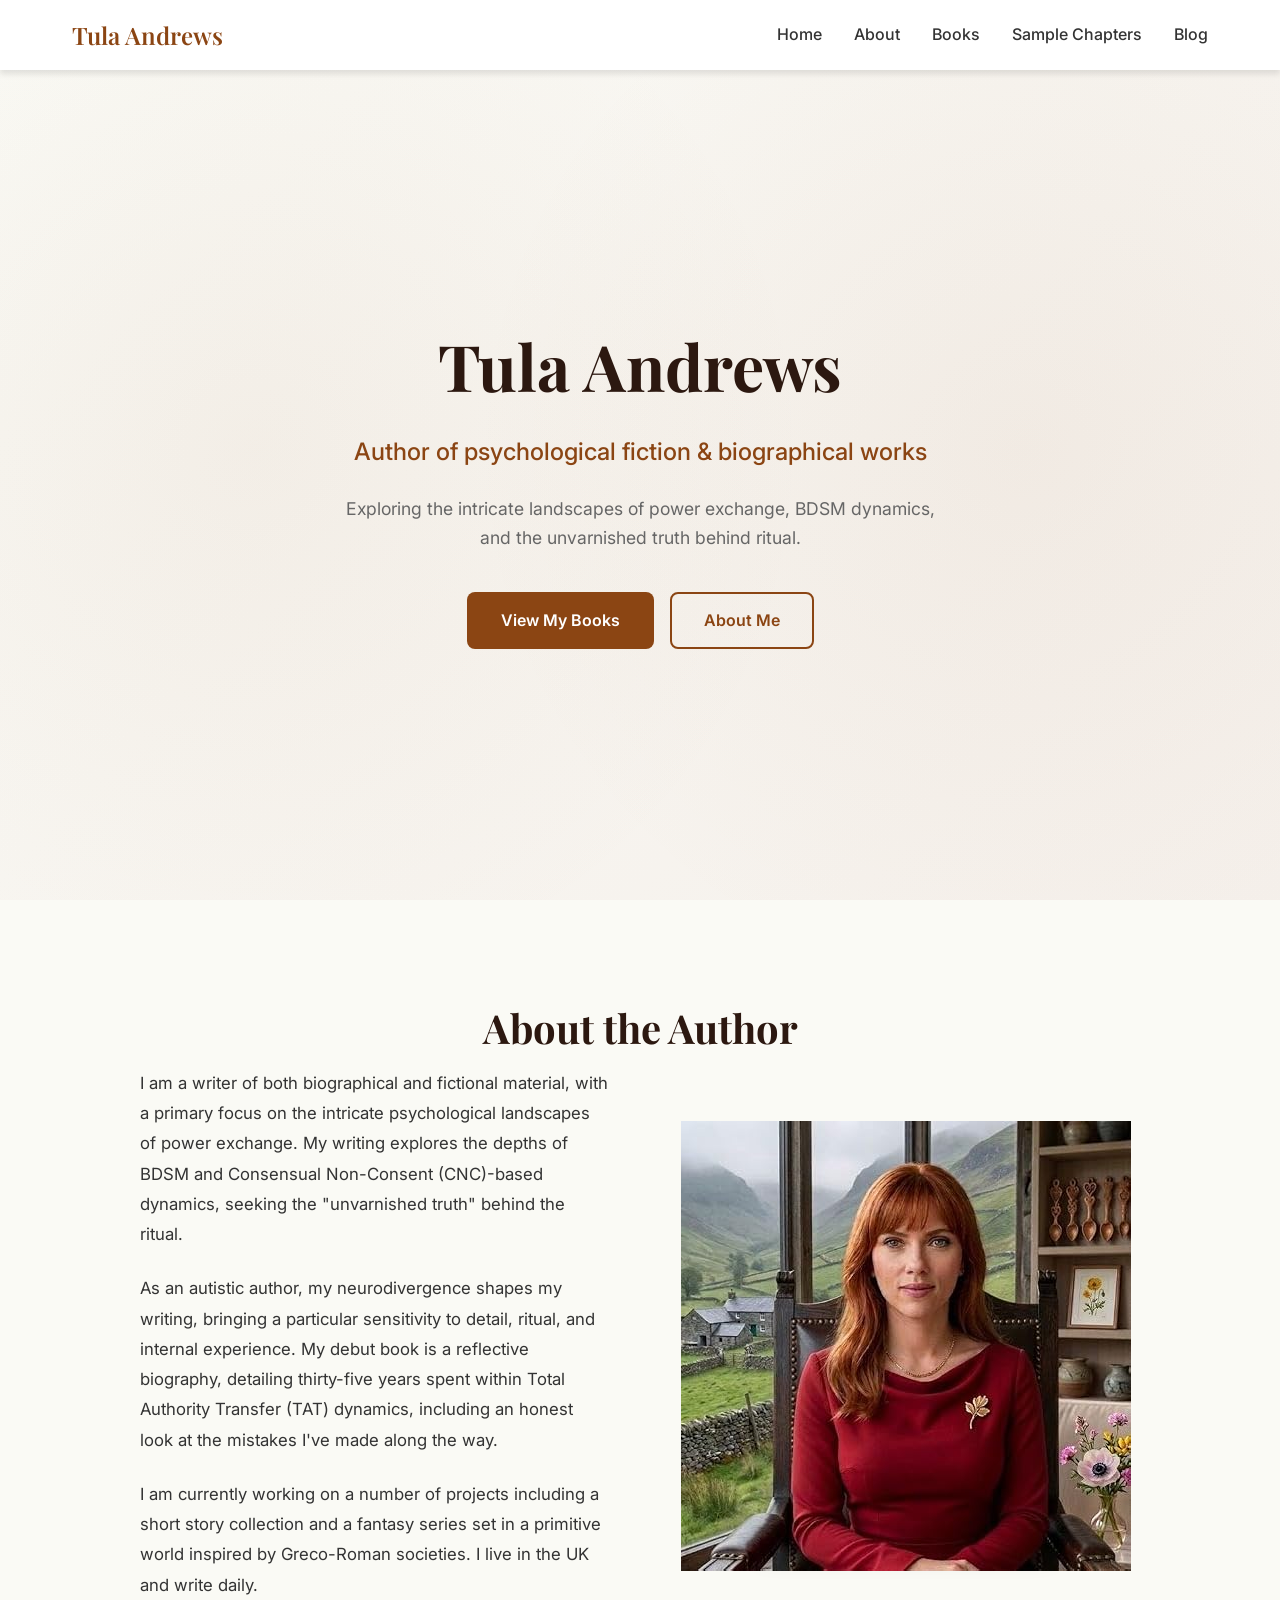
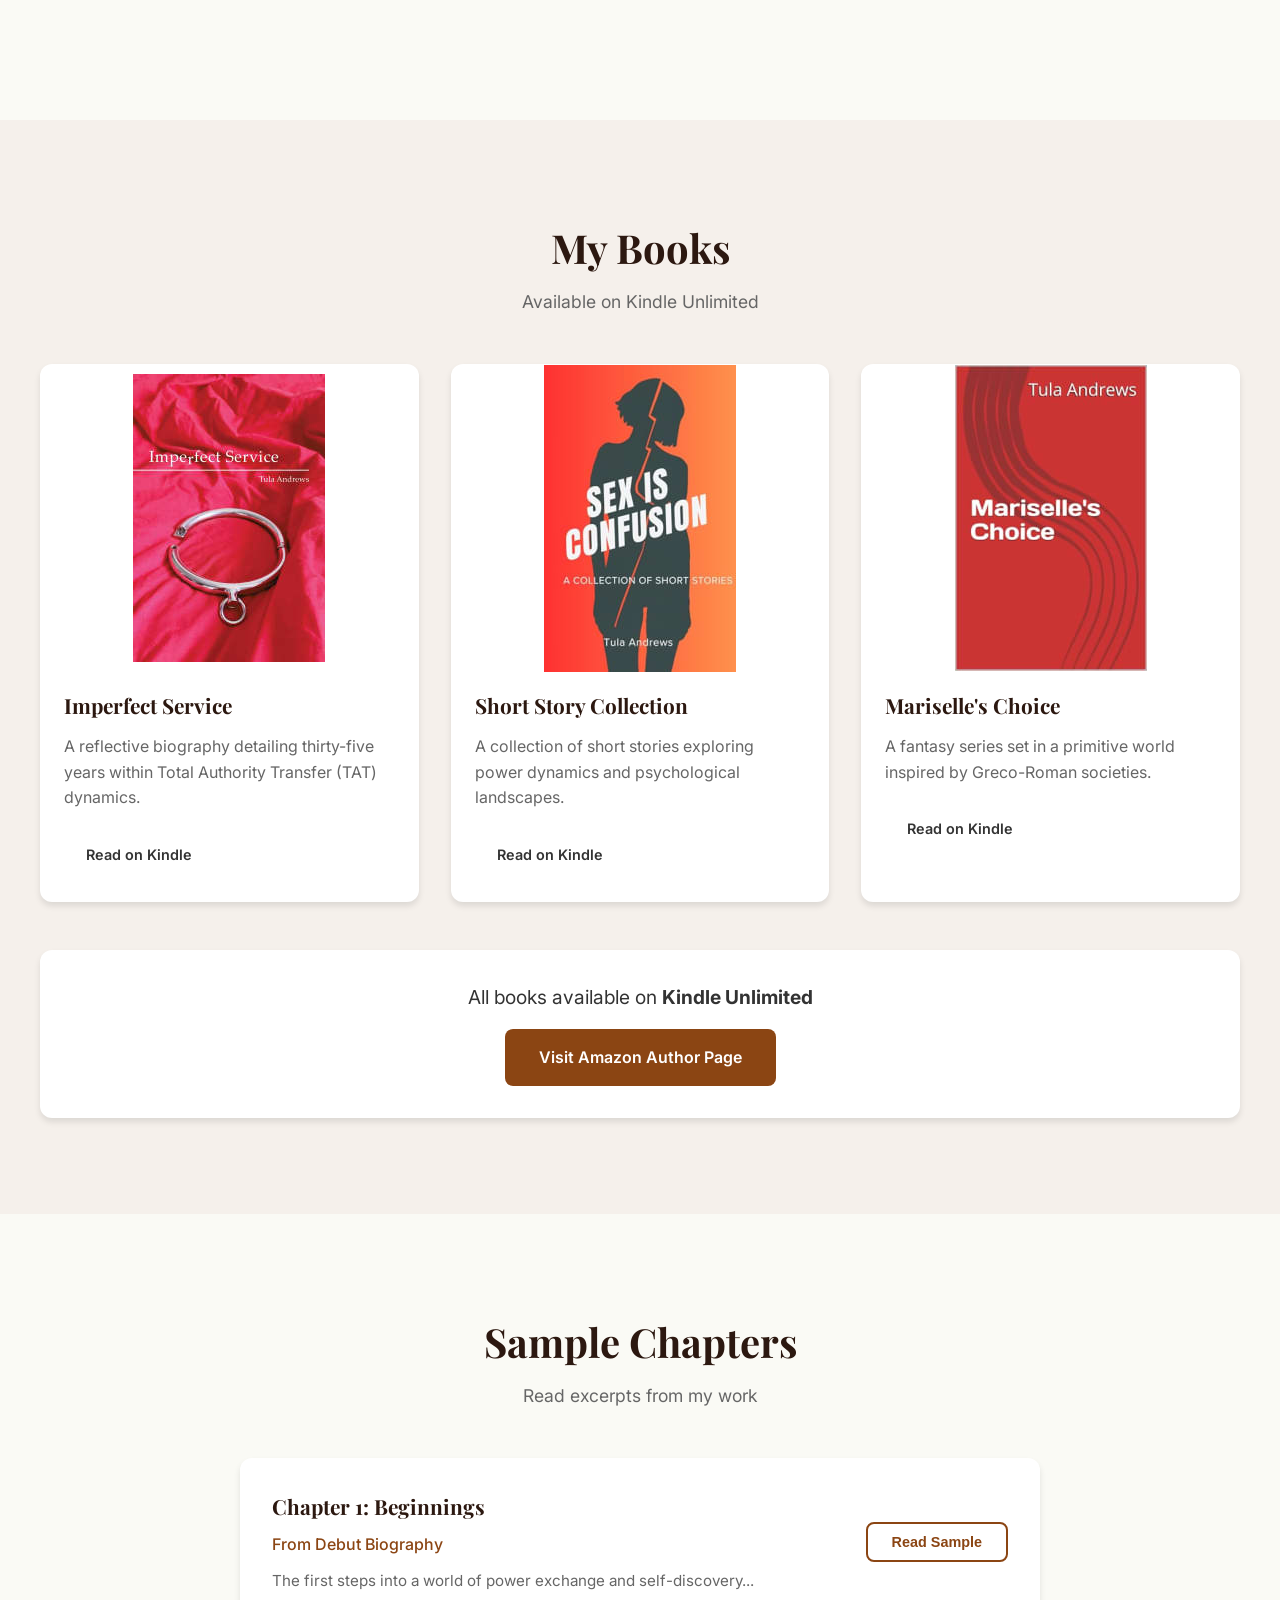
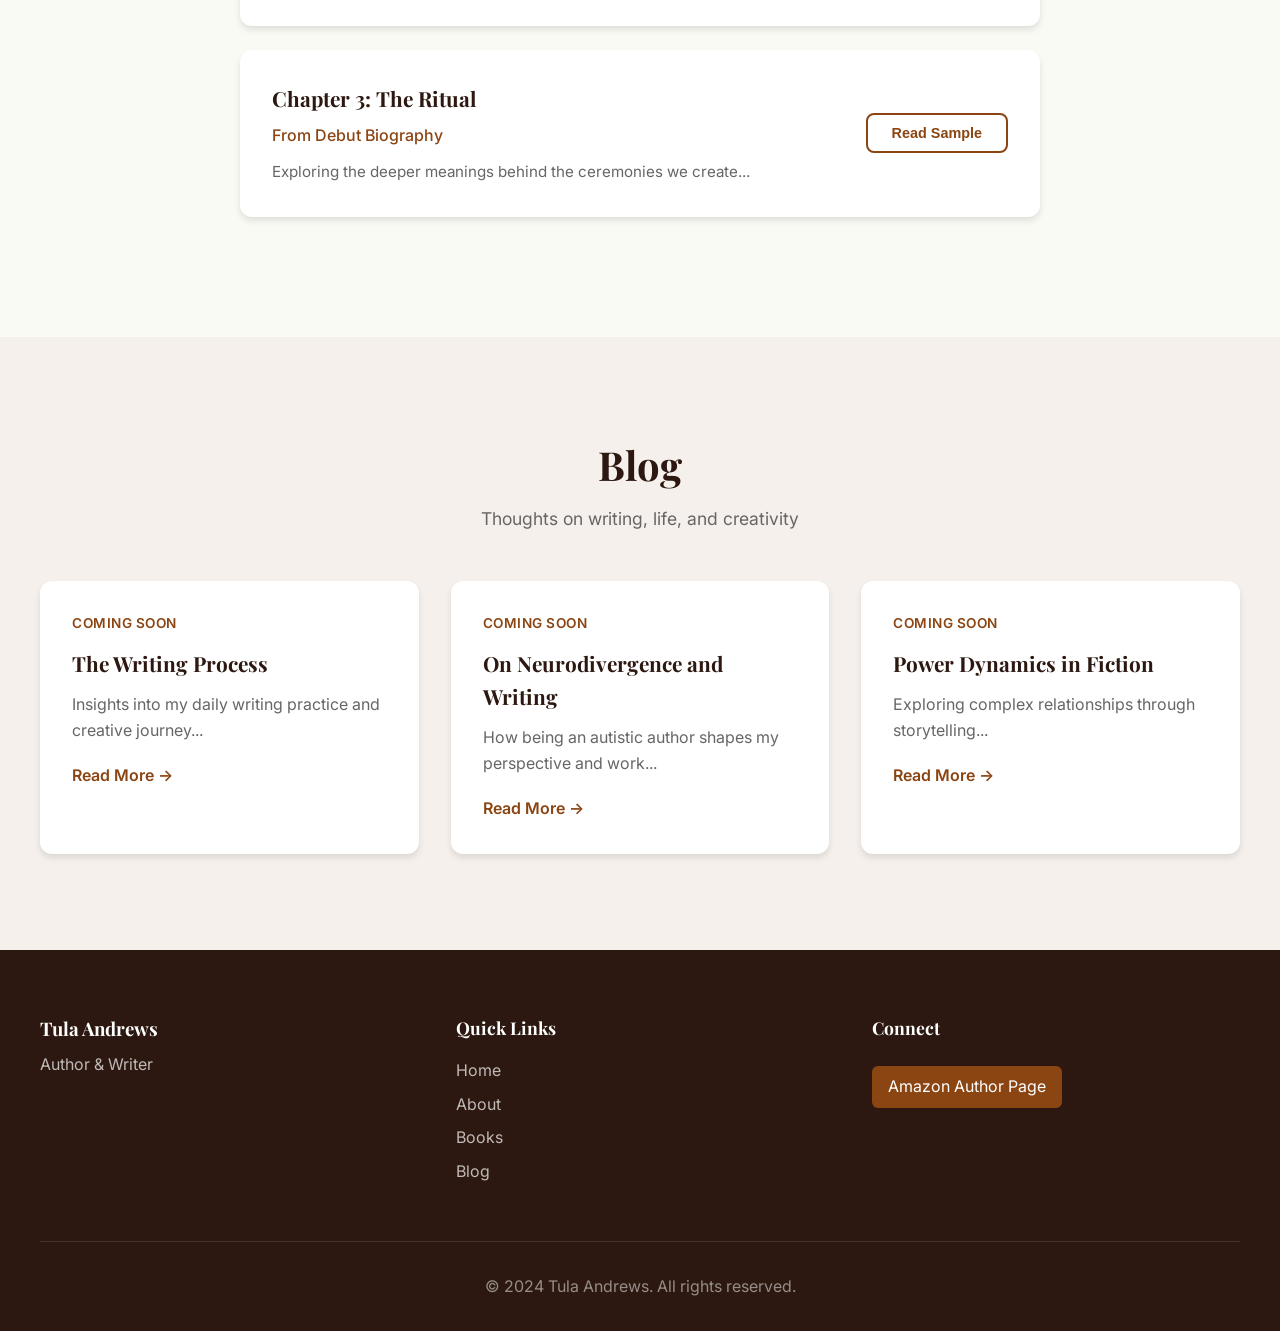
==== index.html @ 8d9c897f "Add files via upload" ====
<!DOCTYPE html>
<html lang="en">
<head>
    <meta charset="UTF-8">
    <meta name="viewport" content="width=device-width, initial-scale=1.0">
    <title>Tula Andrews | Author</title>
    <link rel="stylesheet" href="styles.css">
    <link rel="preconnect" href="https://fonts.googleapis.com">
    <link rel="preconnect" href="https://fonts.gstatic.com" crossorigin>
    <link href="https://fonts.googleapis.com/css2?family=Playfair+Display:wght@400;500;600;700&family=Inter:wght@300;400;500;600&display=swap" rel="stylesheet">
</head>
<body>
    <nav class="navbar">
        <div class="nav-container">
            <a href="#" class="nav-logo">Tula Andrews</a>
            <ul class="nav-menu">
                <li><a href="#home" class="nav-link">Home</a></li>
                <li><a href="#about" class="nav-link">About</a></li>
                <li><a href="#books" class="nav-link">Books</a></li>
                <li><a href="#sample-chapters" class="nav-link">Sample Chapters</a></li>
                <li><a href="#blog" class="nav-link">Blog</a></li>
            </ul>
            <button class="nav-toggle" aria-label="Toggle navigation">
                <span></span>
                <span></span>
                <span></span>
            </button>
        </div>
    </nav>

    <section id="home" class="hero">
        <div class="hero-content">
            <h1>Tula Andrews</h1>
            <p class="hero-subtitle">Author of psychological fiction & biographical works</p>
            <p class="hero-description">Exploring the intricate landscapes of power exchange, BDSM dynamics, and the unvarnished truth behind ritual.</p>
            <div class="hero-buttons">
                <a href="#books" class="btn btn-primary">View My Books</a>
                <a href="#about" class="btn btn-secondary">About Me</a>
            </div>
        </div>
        <div class="hero-background"></div>
    </section>

    <section id="about" class="section">
        <div class="container">
            <h2 class="section-title">About the Author</h2>
            <div class="about-content">
                <div class="about-text">
                    <p>I am a writer of both biographical and fictional material, with a primary focus on the intricate psychological landscapes of power exchange. My writing explores the depths of BDSM and Consensual Non-Consent (CNC)-based dynamics, seeking the "unvarnished truth" behind the ritual.</p>
                    <p>As an autistic author, my neurodivergence shapes my writing, bringing a particular sensitivity to detail, ritual, and internal experience. My debut book is a reflective biography, detailing thirty-five years spent within Total Authority Transfer (TAT) dynamics, including an honest look at the mistakes I've made along the way.</p>
                    <p>I am currently working on a number of projects including a short story collection and a fantasy series set in a primitive world inspired by Greco-Roman societies. I live in the UK and write daily.</p>
                </div>
                <div class="about-image">
                    <div class="placeholder-image">
                        <img src="./authorimage.jpg" alt="Tula Andrews" class="author-photo">
                    </div>
                </div>
            </div>
        </div>
    </section>

    <section id="books" class="section section-alt">
        <div class="container">
            <h2 class="section-title">My Books</h2>
            <p class="section-subtitle">Available on Kindle Unlimited</p>
            <div class="books-grid">
                <div class="book-card">
                    <div class="book-cover">
                        <div class="placeholder-cover">
                            <img src="./imperfectservice.jpg" alt="Imperfect Service" class="book-cover-img">
                        </div>
                    </div>
                    <div class="book-info">
                        <h3 class="book-title">Imperfect Service</h3>
                        <p class="book-description">A reflective biography detailing thirty-five years within Total Authority Transfer (TAT) dynamics.</p>
                        <a href="https://mybook.to/ImperfectService" target="_blank" class="btn btn-small">Read on Kindle</a>
                    
                    </div>
                </div>
                <div class="book-card">
                    <div class="book-cover">
                        <div class="placeholder-cover">
                            <img src="./sexisconfusion.jpg" alt="Sex is Confusion" class="book-cover-img">
                        </div>
                    </div>
                    <div class="book-info">
                        <h3 class="book-title">Short Story Collection</h3>
                        <p class="book-description">A collection of short stories exploring power dynamics and psychological landscapes.</p>
                        <a href="https://mybook.to/SexisConfusion" target="_blank" class="btn btn-small">Read on Kindle</a>
                    </div>
                </div>
                <div class="book-card">
                    <div class="book-cover">
                        <div class="placeholder-cover">
                            <img src="./mariselleschoice.jpg" alt="Mariselle's Choice" class="book-cover-img">
                        </div>
                    </div>
                    <div class="book-info">
                        <h3 class="book-title">Mariselle's Choice</h3>
                        <p class="book-description">A fantasy series set in a primitive world inspired by Greco-Roman societies.</p>
                        <a href="https://mybook.to/MarisellesChoice" target="_blank" class="btn btn-small">Read on Kindle</a>
                    </div>
                </div>
            </div>
            <div class="kindle-banner">
                <p>All books available on <strong>Kindle Unlimited</strong></p>
                <a href="https://www.amazon.co.uk/stores/Tula-Andrews/author/B0GQNRTPDC?ref=ap_rdr&shoppingPortalEnabled=true" target="_blank" class="btn btn-primary">Visit Amazon Author Page</a>
            </div>
        </div>
    </section>

    <section id="sample-chapters" class="section">
        <div class="container">
            <h2 class="section-title">Sample Chapters</h2>
            <p class="section-subtitle">Read excerpts from my work</p>
            <div class="chapters-list">
                <div class="chapter-item">
                    <div class="chapter-info">
                        <h3 class="chapter-title">Chapter 1: Beginnings</h3>
                        <p class="chapter-book">From Debut Biography</p>
                        <p class="chapter-excerpt">The first steps into a world of power exchange and self-discovery...</p>
                    </div>
                    <button class="btn btn-outline">Read Sample</button>
                </div>
                <div class="chapter-item">
                    <div class="chapter-info">
                        <h3 class="chapter-title">Chapter 3: The Ritual</h3>
                        <p class="chapter-book">From Debut Biography</p>
                        <p class="chapter-excerpt">Exploring the deeper meanings behind the ceremonies we create...</p>
                    </div>
                    <button class="btn btn-outline">Read Sample</button>
                </div>
            </div>
        </div>
    </section>

    <section id="blog" class="section section-alt">
        <div class="container">
            <h2 class="section-title">Blog</h2>
            <p class="section-subtitle">Thoughts on writing, life, and creativity</p>
            <div class="blog-grid">
                <article class="blog-card">
                    <div class="blog-date">Coming Soon</div>
                    <h3 class="blog-title">The Writing Process</h3>
                    <p class="blog-excerpt">Insights into my daily writing practice and creative journey...</p>
                    <a href="#" class="blog-link">Read More →</a>
                </article>
                <article class="blog-card">
                    <div class="blog-date">Coming Soon</div>
                    <h3 class="blog-title">On Neurodivergence and Writing</h3>
                    <p class="blog-excerpt">How being an autistic author shapes my perspective and work...</p>
                    <a href="#" class="blog-link">Read More →</a>
                </article>
                <article class="blog-card">
                    <div class="blog-date">Coming Soon</div>
                    <h3 class="blog-title">Power Dynamics in Fiction</h3>
                    <p class="blog-excerpt">Exploring complex relationships through storytelling...</p>
                    <a href="#" class="blog-link">Read More →</a>
                </article>
            </div>
        </div>
    </section>

    <footer class="footer">
        <div class="container">
            <div class="footer-content">
                <div class="footer-section">
                    <h3>Tula Andrews</h3>
                    <p>Author & Writer</p>
                </div>
                <div class="footer-section">
                    <h4>Quick Links</h4>
                    <ul>
                        <li><a href="#home">Home</a></li>
                        <li><a href="#about">About</a></li>
                        <li><a href="#books">Books</a></li>
                        <li><a href="#blog">Blog</a></li>
                    </ul>
                </div>
                <div class="footer-section">
                    <h4>Connect</h4>
                    <a href="https://www.amazon.co.uk/stores/Tula-Andrews/author/B0GQNRTPDC?ref=ap_rdr&shoppingPortalEnabled=true" target="_blank" class="footer-link">Amazon Author Page</a>
                </div>
            </div>
            <div class="footer-bottom">
                <p>&copy; 2024 Tula Andrews. All rights reserved.</p>
            </div>
        </div>
    </footer>

    <script src="script.js"></script>
</body>
</html>
---- styles.css ----
/* Reset and Base Styles */
* {
    margin: 0;
    padding: 0;
    box-sizing: border-box;
}

:root {
    --primary-color: #8B4513;
    --primary-dark: #6B3410;
    --secondary-color: #2C1810;
    --text-color: #333333;
    --text-light: #666666;
    --bg-color: #FAFAF5;
    --bg-alt: #F5F0EB;
    --white: #FFFFFF;
    --border-color: #E0D5CC;
    --shadow: 0 4px 6px rgba(0, 0, 0, 0.1);
    --shadow-lg: 0 10px 25px rgba(0, 0, 0, 0.15);
}

html {
    scroll-behavior: smooth;
}

body {
    font-family: 'Inter', sans-serif;
    color: var(--text-color);
    background-color: var(--bg-color);
    line-height: 1.6;
}

h1, h2, h3, h4 {
    font-family: 'Playfair Display', serif;
    color: var(--secondary-color);
}

a {
    text-decoration: none;
    color: inherit;
    transition: color 0.3s ease;
}

/* Navigation */
.navbar {
    background-color: var(--white);
    box-shadow: var(--shadow);
    position: fixed;
    top: 0;
    width: 100%;
    z-index: 1000;
}

.nav-container {
    max-width: 1200px;
    margin: 0 auto;
    padding: 1rem 2rem;
    display: flex;
    justify-content: space-between;
    align-items: center;
}

.nav-logo {
    font-family: 'Playfair Display', serif;
    font-size: 1.5rem;
    font-weight: 600;
    color: var(--primary-color);
}

.nav-menu {
    display: flex;
    list-style: none;
    gap: 2rem;
}

.nav-link {
    color: var(--text-color);
    font-weight: 500;
    position: relative;
}

.nav-link:hover {
    color: var(--primary-color);
}

.nav-link::after {
    content: '';
    position: absolute;
    bottom: -4px;
    left: 0;
    width: 0;
    height: 2px;
    background-color: var(--primary-color);
    transition: width 0.3s ease;
}

.nav-link:hover::after {
    width: 100%;
}

.nav-toggle {
    display: none;
    flex-direction: column;
    gap: 4px;
    background: none;
    border: none;
    cursor: pointer;
    padding: 0.5rem;
}

.nav-toggle span {
    width: 25px;
    height: 3px;
    background-color: var(--text-color);
    transition: all 0.3s ease;
}

/* Hero Section */
.hero {
    min-height: 100vh;
    display: flex;
    align-items: center;
    justify-content: center;
    text-align: center;
    padding: 8rem 2rem 4rem;
    position: relative;
    background: linear-gradient(135deg, var(--bg-color) 0%, var(--bg-alt) 100%);
}

.hero-background {
    position: absolute;
    top: 0;
    left: 0;
    width: 100%;
    height: 100%;
    background: radial-gradient(circle at 20% 50%, rgba(139, 69, 19, 0.05) 0%, transparent 50%),
                radial-gradient(circle at 80% 50%, rgba(139, 69, 19, 0.05) 0%, transparent 50%);
    pointer-events: none;
}

.hero-content {
    max-width: 800px;
    position: relative;
    z-index: 1;
}

.hero h1 {
    font-size: 4rem;
    font-weight: 700;
    margin-bottom: 1rem;
    color: var(--secondary-color);
}

.hero-subtitle {
    font-size: 1.5rem;
    color: var(--primary-color);
    margin-bottom: 1.5rem;
    font-weight: 500;
}

.hero-description {
    font-size: 1.1rem;
    color: var(--text-light);
    margin-bottom: 2.5rem;
    max-width: 600px;
    margin-left: auto;
    margin-right: auto;
}

.hero-buttons {
    display: flex;
    gap: 1rem;
    justify-content: center;
    flex-wrap: wrap;
}

/* Buttons */
.btn {
    display: inline-block;
    padding: 0.875rem 2rem;
    border-radius: 8px;
    font-weight: 600;
    font-size: 1rem;
    cursor: pointer;
    transition: all 0.3s ease;
    border: 2px solid transparent;
}

.btn-primary {
    background-color: var(--primary-color);
    color: var(--white);
}

.btn-primary:hover {
    background-color: var(--primary-dark);
    transform: translateY(-2px);
    box-shadow: var(--shadow-lg);
}

.btn-secondary {
    background-color: transparent;
    color: var(--primary-color);
    border-color: var(--primary-color);
}

.btn-secondary:hover {
    background-color: var(--primary-color);
    color: var(--white);
    transform: translateY(-2px);
}

.btn-outline {
    background-color: transparent;
    color: var(--primary-color);
    border-color: var(--primary-color);
    padding: 0.625rem 1.5rem;
    font-size: 0.9rem;
}

.btn-outline:hover {
    background-color: var(--primary-color);
    color: var(--white);
}

.btn-small {
    padding: 0.625rem 1.25rem;
    font-size: 0.9rem;
}

.btn-disabled {
    background-color: var(--border-color);
    color: var(--text-light);
    cursor: not-allowed;
    pointer-events: none;
}

/* Sections */
.section {
    padding: 6rem 2rem;
}

.section-alt {
    background-color: var(--bg-alt);
}

.container {
    max-width: 1200px;
    margin: 0 auto;
}

.section-title {
    font-size: 2.5rem;
    text-align: center;
    margin-bottom: 0.5rem;
}

.section-subtitle {
    text-align: center;
    color: var(--text-light);
    font-size: 1.1rem;
    margin-bottom: 3rem;
}

/* About Section */
.about-content {
    display: grid;
    grid-template-columns: 1fr 1fr;
    gap: 4rem;
    align-items: center;
    max-width: 1000px;
    margin: 0 auto;
}

.about-text p {
    margin-bottom: 1.5rem;
    font-size: 1.05rem;
    line-height: 1.8;
}

.about-image {
    display: flex;
    justify-content: center;
}

.placeholder-image {
    width: 300px;
    height: 400px;
    background: linear-gradient(135deg, var(--border-color) 0%, var(--bg-alt) 100%);
    border-radius: 12px;
    display: flex;
    align-items: center;
    justify-content: center;
    color: var(--text-light);
    font-size: 1.1rem;
    font-weight: 500;
    box-shadow: var(--shadow-lg);
}

/* Books Section */
.books-grid {
    display: grid;
    grid-template-columns: repeat(auto-fit, minmax(300px, 1fr));
    gap: 2rem;
    margin-bottom: 3rem;
}

.book-card {
    background-color: var(--white);
    border-radius: 12px;
    overflow: hidden;
    box-shadow: var(--shadow);
    transition: transform 0.3s ease, box-shadow 0.3s ease;
}

.book-card:hover {
    transform: translateY(-8px);
    box-shadow: var(--shadow-lg);
}

.book-cover {
    margin-top: 1rem;
    height: 285px;
    background: linear-gradient(135deg, var(--primary-color) 0%, var(--primary-ligh) 100%);
    display: flex;
    align-items: center;
    justify-content: center;
}

.placeholder-cover {
    color: var(--white);
    font-size: 1.2rem;
    font-weight: 600;
}

.book-info {
    padding: 1.5rem;
}

.book-title {
    font-size: 1.3rem;
    margin-bottom: 0.75rem;
}

.book-description {
    color: var(--text-light);
    margin-bottom: 1.25rem;
    line-height: 1.6;
}

.kindle-banner {
    text-align: center;
    padding: 2rem;
    background-color: var(--white);
    border-radius: 12px;
    box-shadow: var(--shadow);
    margin-top: 3rem;
}

.kindle-banner p {
    font-size: 1.2rem;
    margin-bottom: 1rem;
}

/* Sample Chapters */
.chapters-list {
    max-width: 800px;
    margin: 0 auto;
}

.chapter-item {
    display: flex;
    justify-content: space-between;
    align-items: center;
    padding: 2rem;
    background-color: var(--white);
    border-radius: 12px;
    margin-bottom: 1.5rem;
    box-shadow: var(--shadow);
    transition: transform 0.3s ease;
}

.chapter-item:hover {
    transform: translateX(8px);
}

.chapter-title {
    font-size: 1.3rem;
    margin-bottom: 0.5rem;
}

.chapter-book {
    color: var(--primary-color);
    font-weight: 500;
    margin-bottom: 0.75rem;
}

.chapter-excerpt {
    color: var(--text-light);
    font-size: 0.95rem;
}

/* Blog Section */
.blog-grid {
    display: grid;
    grid-template-columns: repeat(auto-fit, minmax(300px, 1fr));
    gap: 2rem;
}

.blog-card {
    background-color: var(--white);
    border-radius: 12px;
    padding: 2rem;
    box-shadow: var(--shadow);
    transition: transform 0.3s ease, box-shadow 0.3s ease;
}

.blog-card:hover {
    transform: translateY(-8px);
    box-shadow: var(--shadow-lg);
}

.blog-date {
    color: var(--primary-color);
    font-size: 0.85rem;
    font-weight: 600;
    text-transform: uppercase;
    letter-spacing: 0.5px;
    margin-bottom: 0.75rem;
}

.blog-title {
    font-size: 1.3rem;
    margin-bottom: 0.75rem;
}

.blog-excerpt {
    color: var(--text-light);
    margin-bottom: 1.25rem;
    line-height: 1.6;
}

.blog-link {
    color: var(--primary-color);
    font-weight: 600;
    transition: color 0.3s ease;
}

.blog-link:hover {
    color: var(--primary-dark);
}

/* Footer */
.footer {
    background-color: var(--secondary-color);
    color: var(--white);
    padding: 4rem 2rem 2rem;
}

.footer-content {
    display: grid;
    grid-template-columns: repeat(auto-fit, minmax(200px, 1fr));
    gap: 3rem;
    margin-bottom: 3rem;
}

.footer-section h3 {
    color: var(--white);
    margin-bottom: 0.5rem;
}

.footer-section h4 {
    color: var(--white);
    margin-bottom: 1rem;
    font-size: 1.1rem;
}

.footer-section p {
    color: rgba(255, 255, 255, 0.7);
}

.footer-section ul {
    list-style: none;
}

.footer-section ul li {
    margin-bottom: 0.5rem;
}

.footer-section a {
    color: rgba(255, 255, 255, 0.7);
}

.footer-section a:hover {
    color: var(--white);
}

.footer-link {
    display: inline-block;
    color: var(--white) !important;
    background-color: var(--primary-color);
    padding: 0.5rem 1rem;
    border-radius: 6px;
    margin-top: 0.5rem;
}

.footer-bottom {
    text-align: center;
    padding-top: 2rem;
    border-top: 1px solid rgba(255, 255, 255, 0.1);
    color: rgba(255, 255, 255, 0.5);
}

/* Responsive Design */
@media (max-width: 768px) {
    .nav-menu {
        position: fixed;
        top: 70px;
        left: -100%;
        flex-direction: column;
        background-color: var(--white);
        width: 100%;
        padding: 2rem;
        box-shadow: var(--shadow);
        transition: left 0.3s ease;
    }

    .nav-menu.active {
        left: 0;
    }

    .nav-toggle {
        display: flex;
    }

    .hero h1 {
        font-size: 2.5rem;
    }

    .hero-subtitle {
        font-size: 1.2rem;
    }

    .about-content {
        grid-template-columns: 1fr;
        gap: 2rem;
    }

    .chapter-item {
        flex-direction: column;
        text-align: center;
        gap: 1rem;
    }

    .footer-content {
        grid-template-columns: 1fr;
    }
}

@media (max-width: 480px) {
    .hero h1 {
        font-size: 2rem;
    }

    .section-title {
        font-size: 2rem;
    }

    .hero-buttons {
        flex-direction: column;
    }

    .btn {
        width: 100%;
    }
}
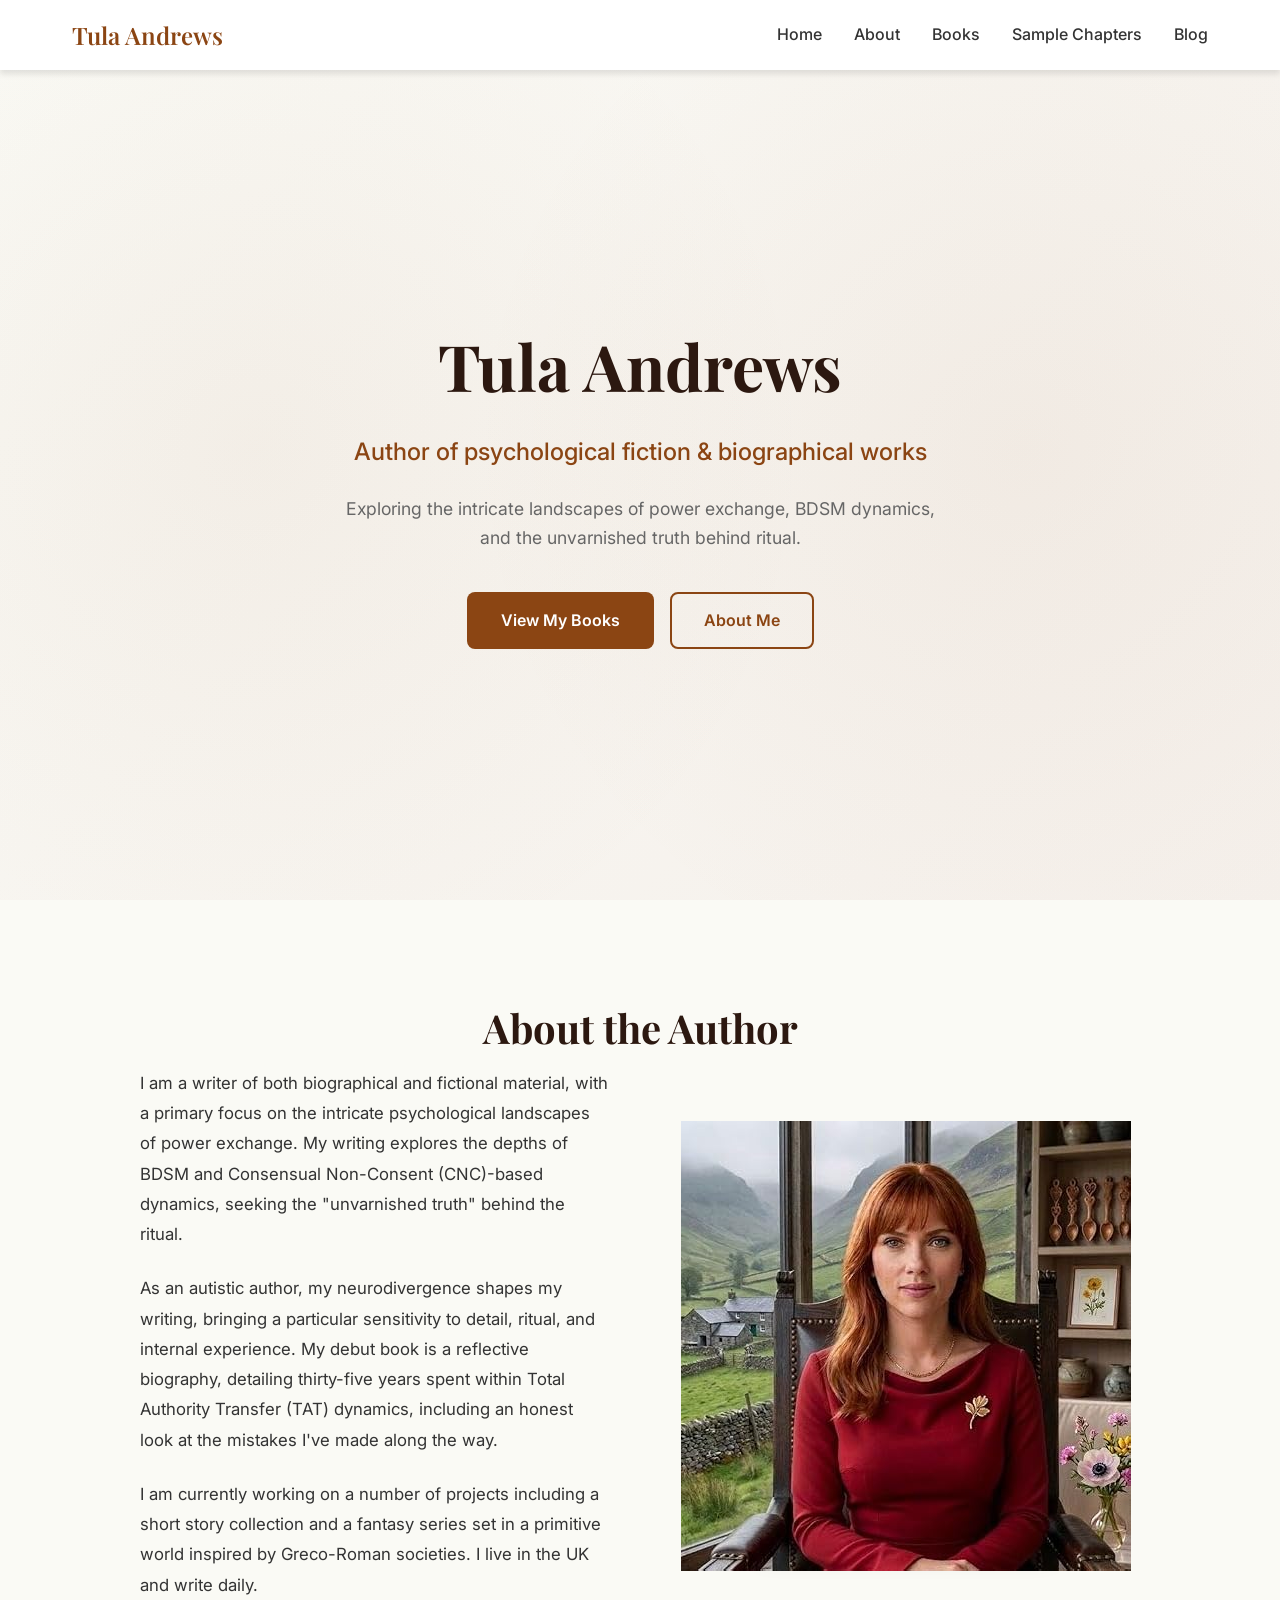
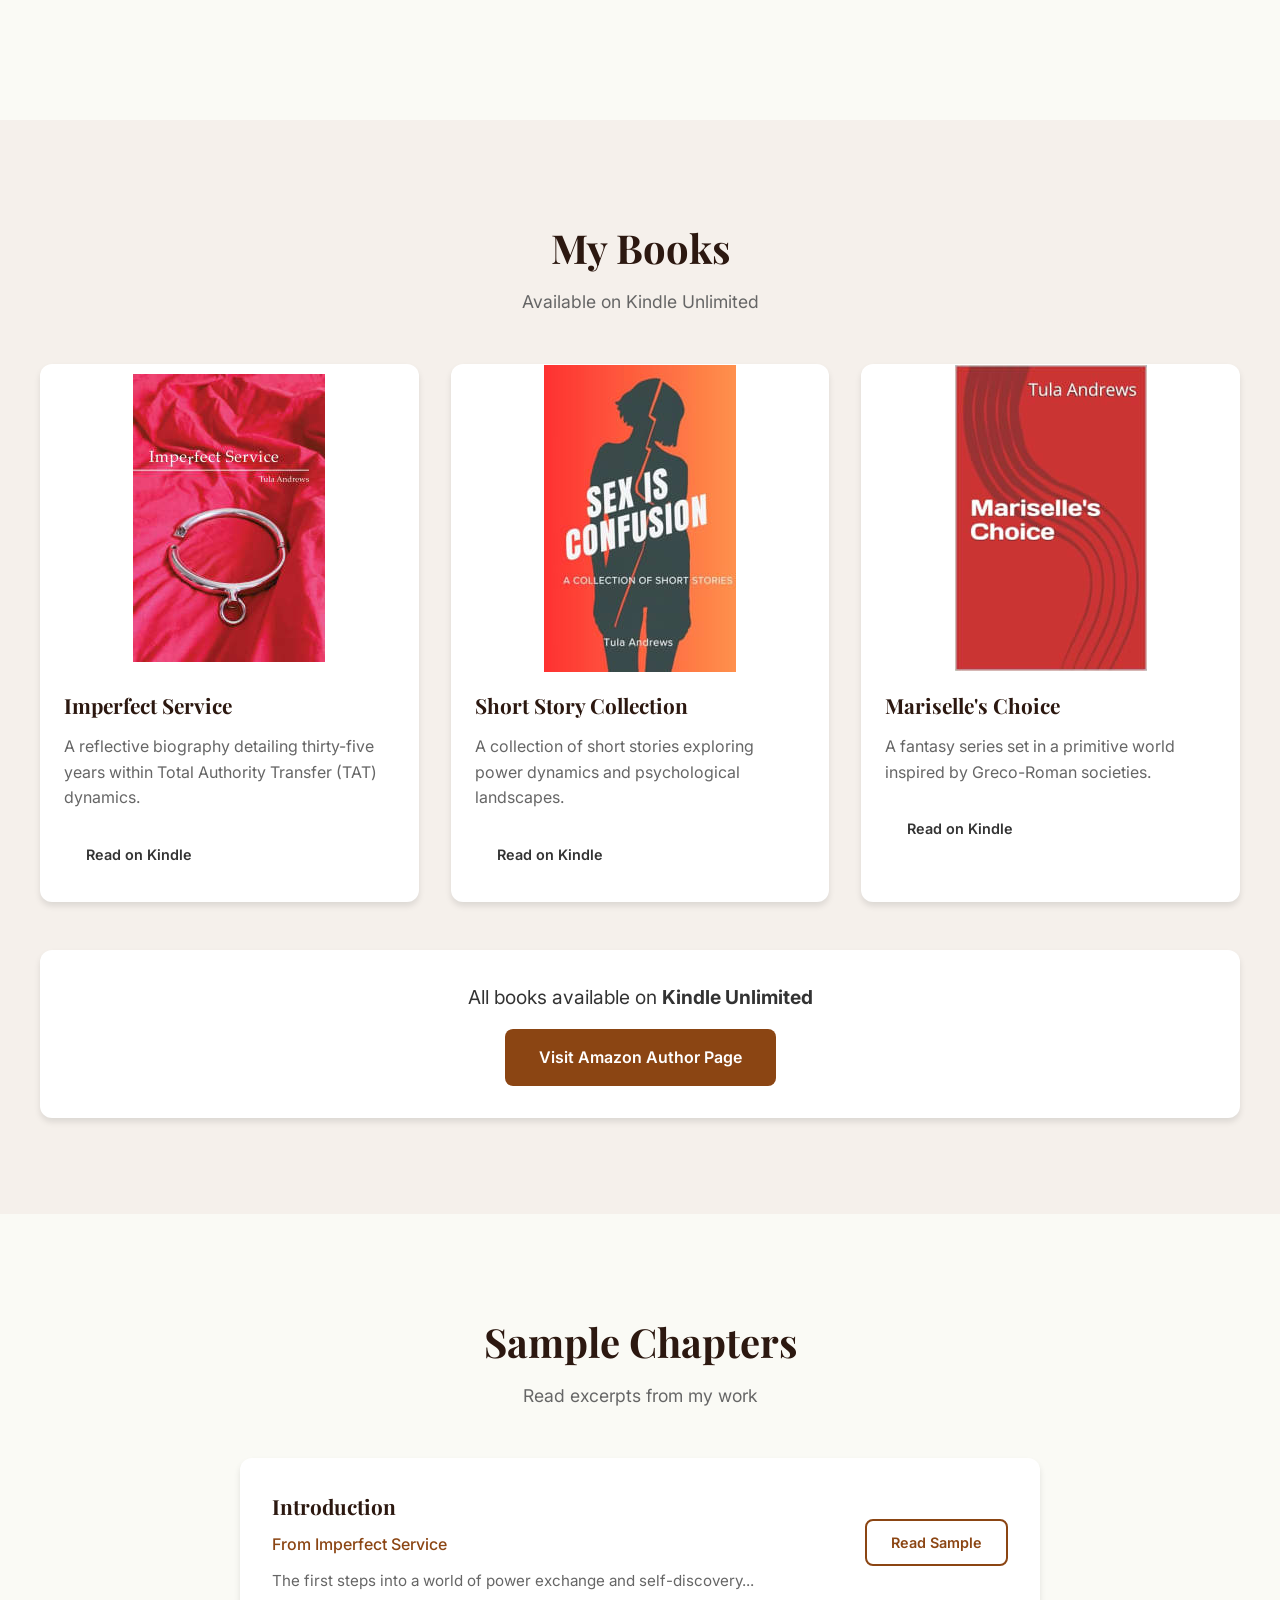
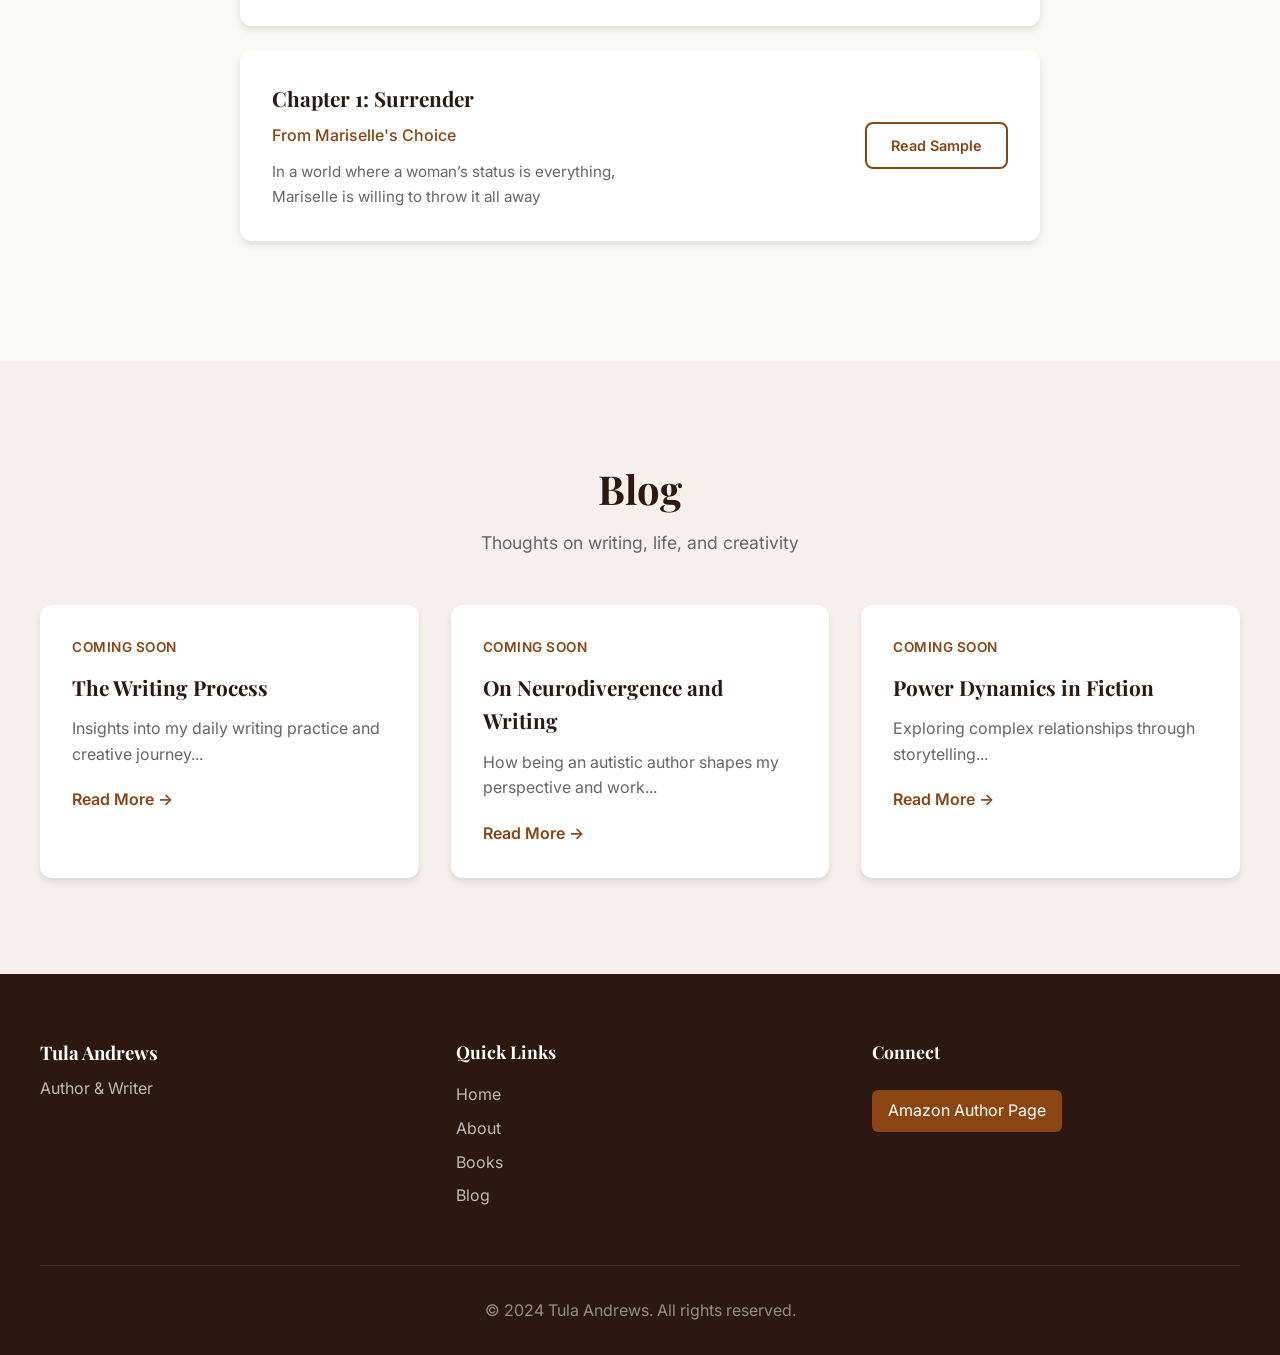
==== commit d0cfab4f: "Add files via upload" ====
--- a/index.html
+++ b/index.html
@@ -17,8 +17,8 @@
                 <li><a href="#home" class="nav-link">Home</a></li>
                 <li><a href="#about" class="nav-link">About</a></li>
                 <li><a href="#books" class="nav-link">Books</a></li>
-                <li><a href="#sample-chapters" class="nav-link">Sample Chapters</a></li>
-                <li><a href="#blog" class="nav-link">Blog</a></li>
+                <li><a href="sample-chapters.html" class="nav-link">Sample Chapters</a></li>
+                <li><a href="blogsoon.html" class="nav-link">Blog</a></li>
             </ul>
             <button class="nav-toggle" aria-label="Toggle navigation">
                 <span></span>
@@ -116,21 +116,23 @@
             <div class="chapters-list">
                 <div class="chapter-item">
                     <div class="chapter-info">
-                        <h3 class="chapter-title">Chapter 1: Beginnings</h3>
-                        <p class="chapter-book">From Debut Biography</p>
+                        <h3 class="chapter-title">Introduction</h3>
+                        <p class="chapter-book">From Imperfect Service</p>
                         <p class="chapter-excerpt">The first steps into a world of power exchange and self-discovery...</p>
                     </div>
-                    <button class="btn btn-outline">Read Sample</button>
+                    <a href="sample1.html" class="btn btn-outline">Read Sample</a>
                 </div>
-                <div class="chapter-item">
+                    <div class="chapter-item">
                     <div class="chapter-info">
-                        <h3 class="chapter-title">Chapter 3: The Ritual</h3>
-                        <p class="chapter-book">From Debut Biography</p>
-                        <p class="chapter-excerpt">Exploring the deeper meanings behind the ceremonies we create...</p>
+                        <h3 class="chapter-title">Chapter 1: Surrender</h3>
+                        <p class="chapter-book">From Mariselle's Choice</p>
+                        <p class="chapter-excerpt">In a world where a woman’s status is everything, <br />
+                            Mariselle is willing to throw it all away</p>
                     </div>
-                    <button class="btn btn-outline">Read Sample</button>
+                    <a href="sample2.html" class="btn btn-outline">Read Sample</a>
                 </div>
-            </div>
+               
+            
         </div>
     </section>
 
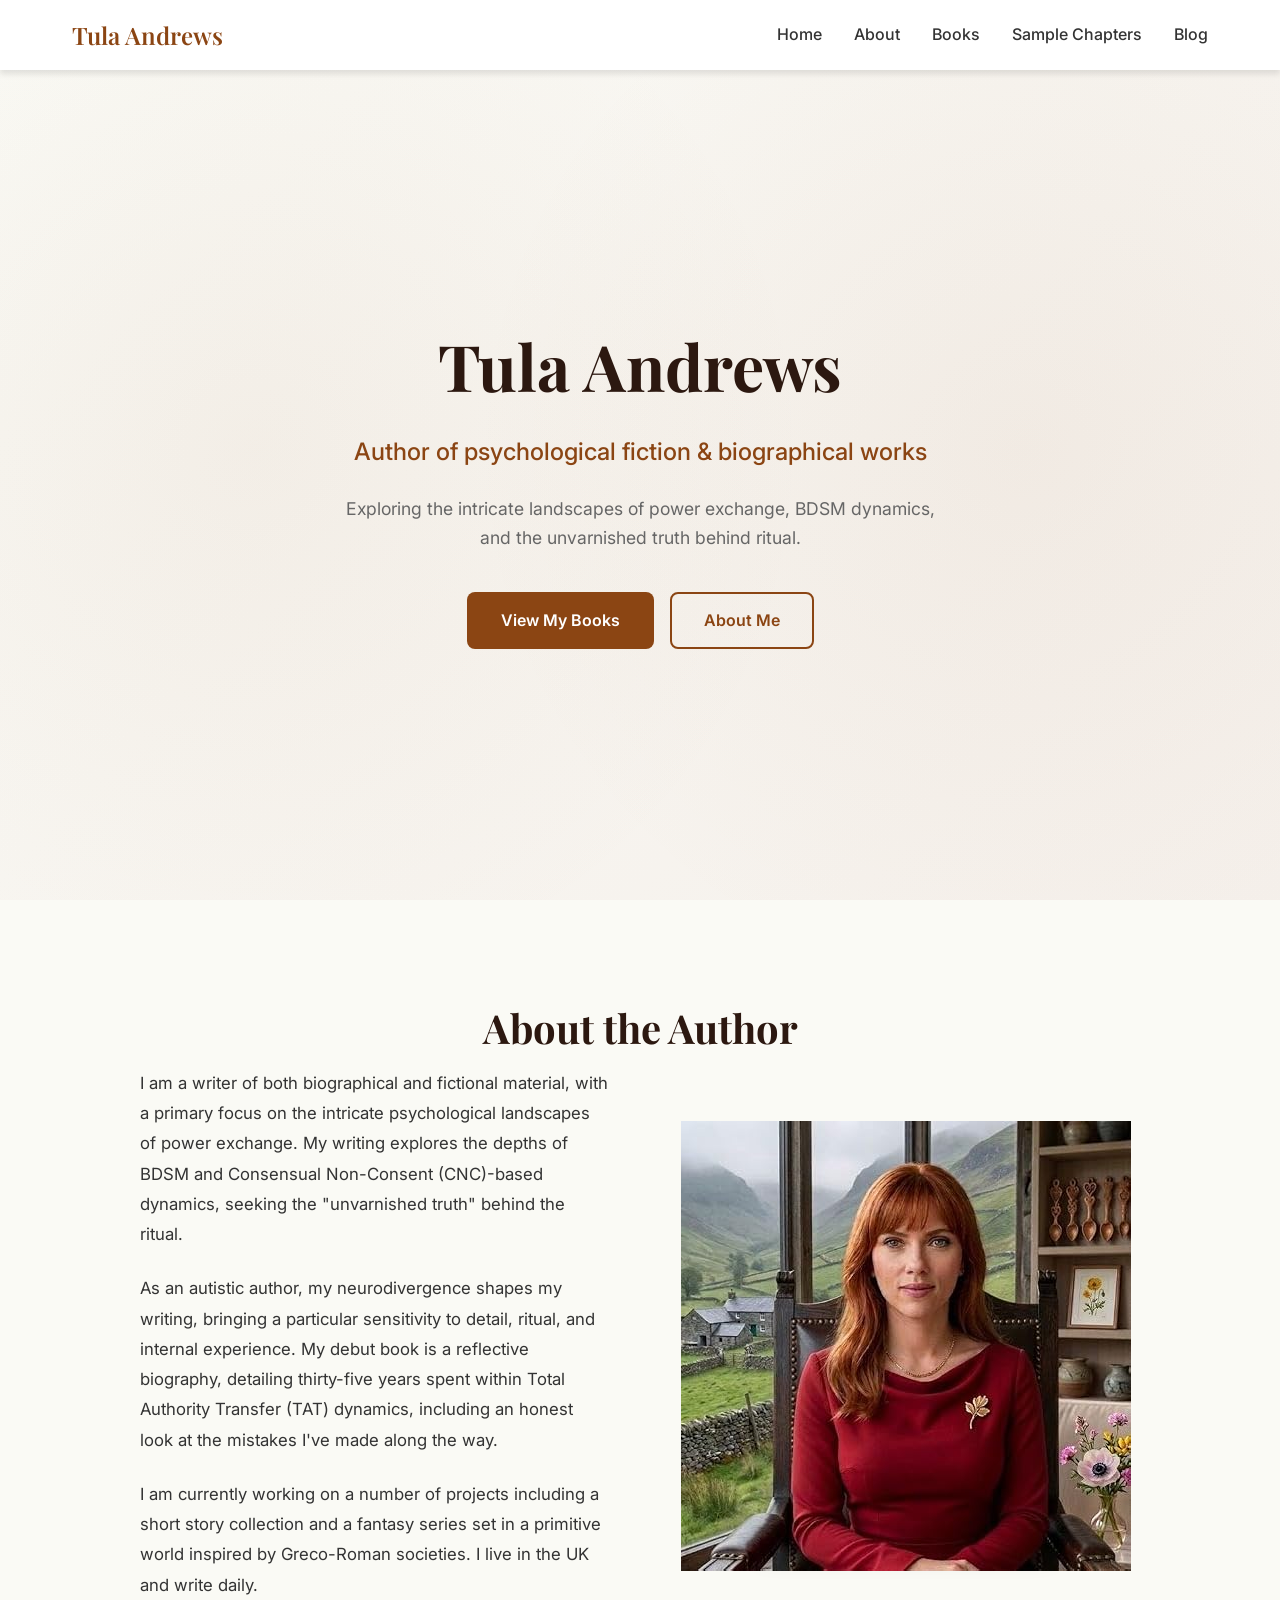
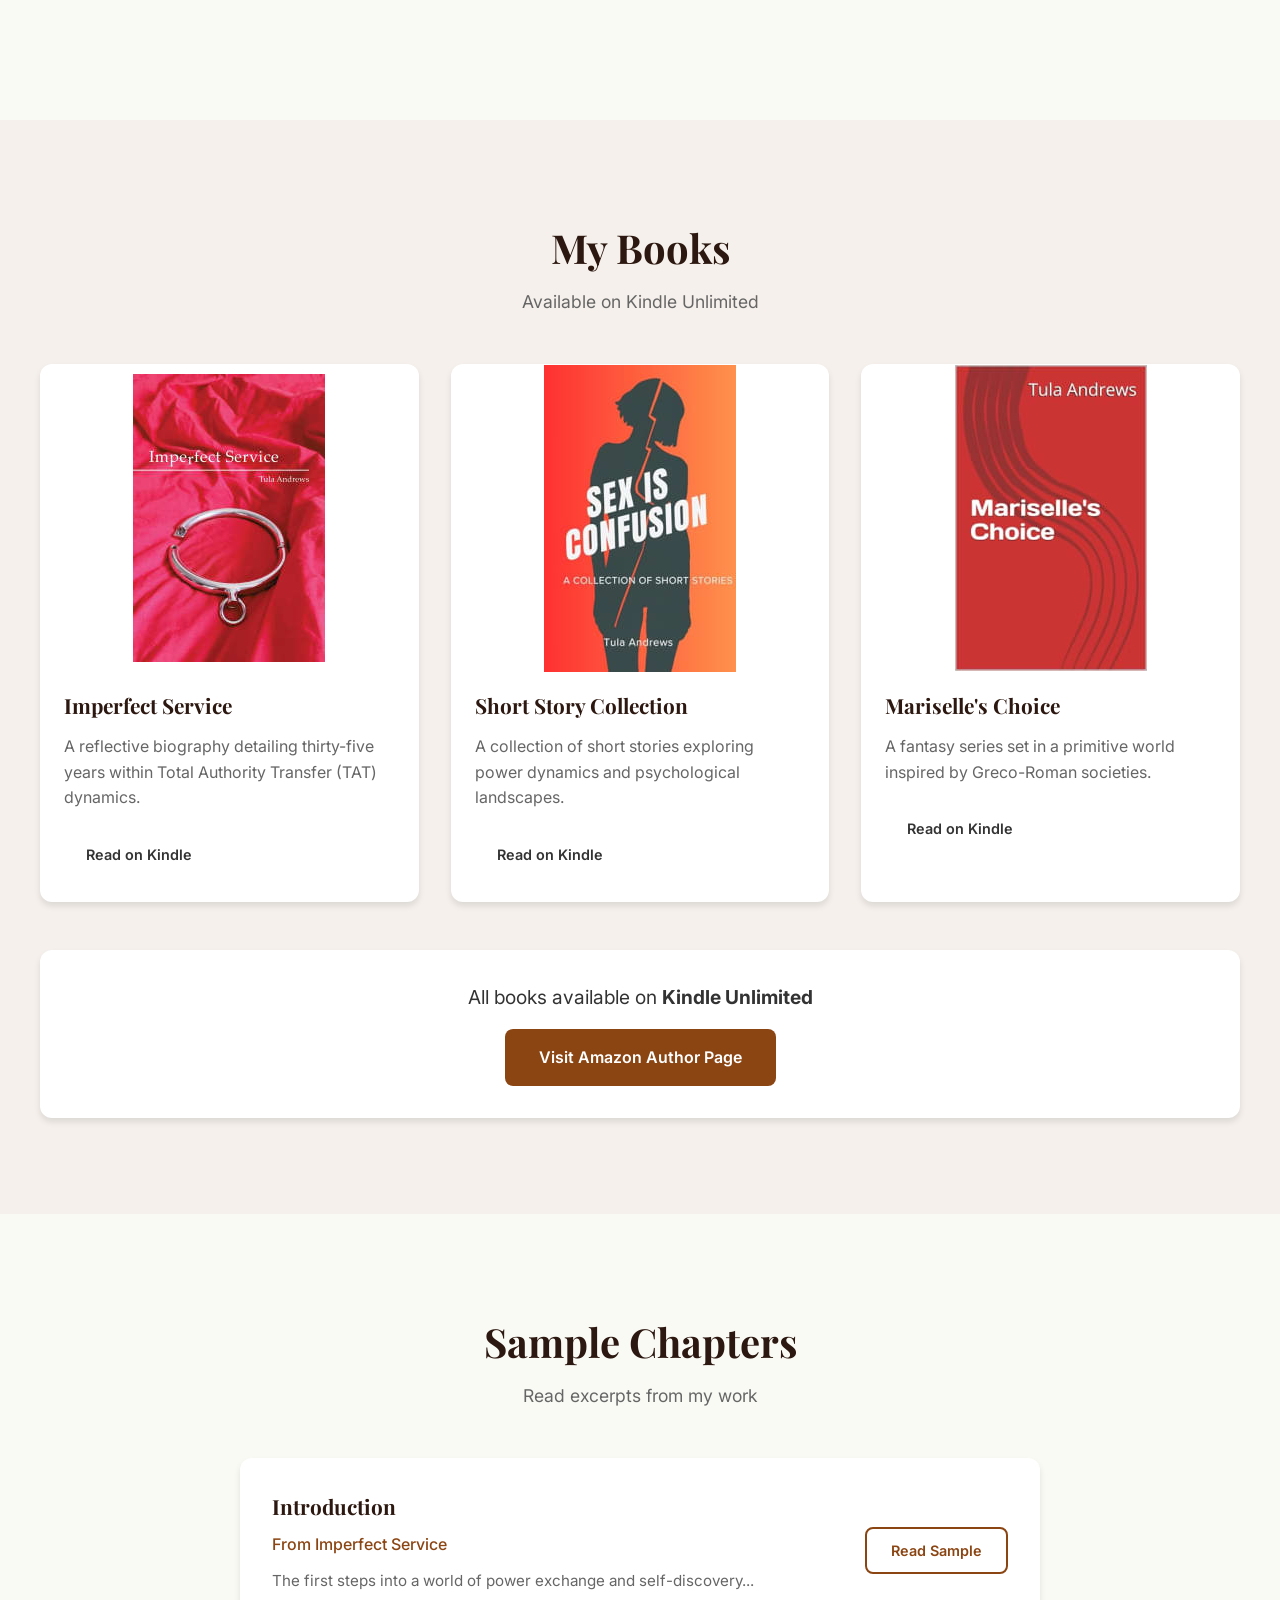
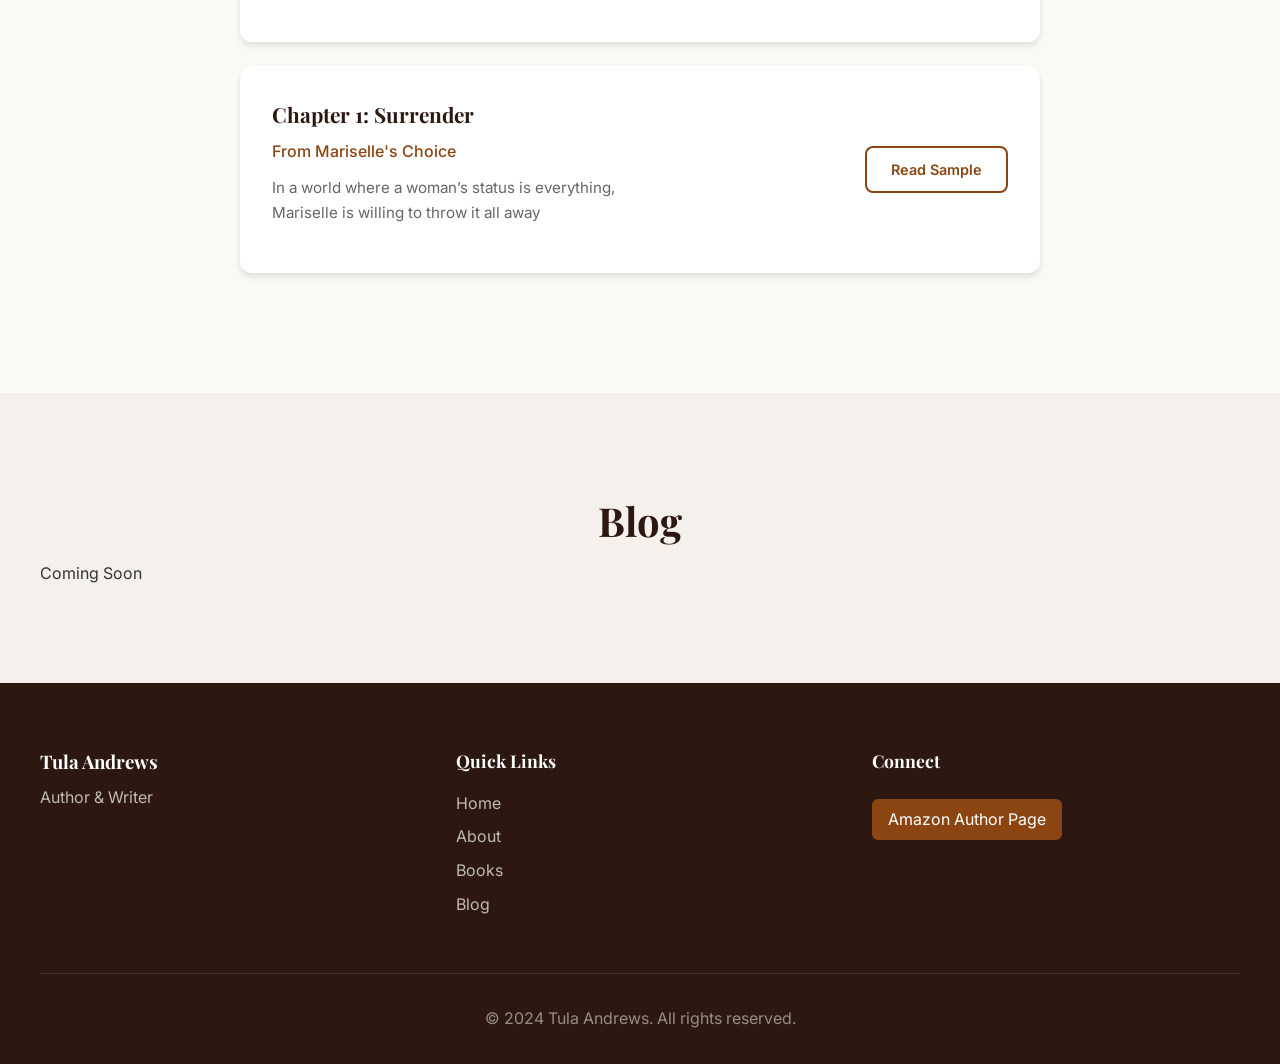
==== commit 31976394: "Add files via upload" ====
--- a/index.html
+++ b/index.html
@@ -139,6 +139,8 @@
     <section id="blog" class="section section-alt">
         <div class="container">
             <h2 class="section-title">Blog</h2>
+            Coming Soon
+            <!--
             <p class="section-subtitle">Thoughts on writing, life, and creativity</p>
             <div class="blog-grid">
                 <article class="blog-card">
@@ -158,7 +160,7 @@
                     <h3 class="blog-title">Power Dynamics in Fiction</h3>
                     <p class="blog-excerpt">Exploring complex relationships through storytelling...</p>
                     <a href="#" class="blog-link">Read More →</a>
-                </article>
+                </article>-->
             </div>
         </div>
     </section>
--- a/styles.css
+++ b/styles.css
@@ -366,6 +366,9 @@
     max-width: 800px;
     margin: 0 auto;
 }
+.chapter-text {
+    margin-top:1rem;
+}
 
 .chapter-item {
     display: flex;
@@ -397,6 +400,8 @@
 .chapter-excerpt {
     color: var(--text-light);
     font-size: 0.95rem;
+    line-height: 1.6;
+    margin-bottom: 1rem;
 }
 
 /* Blog Section */
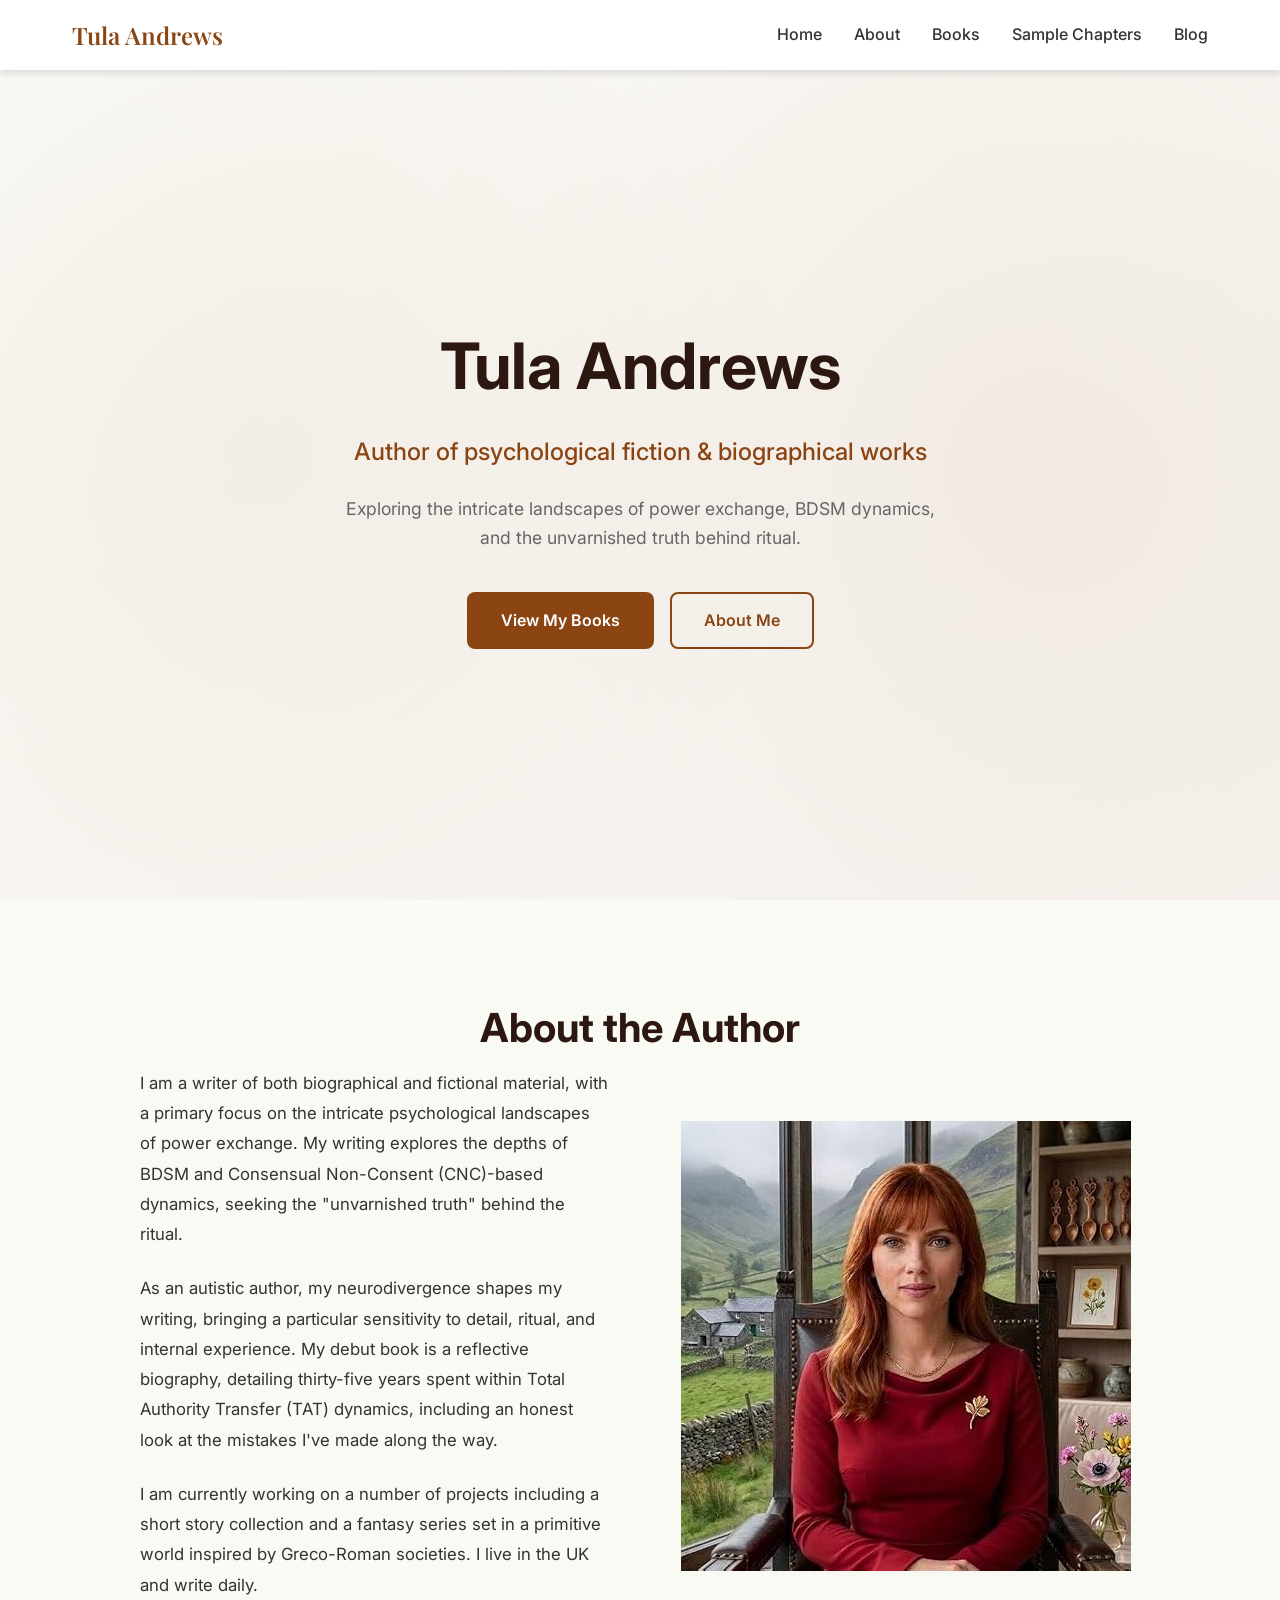
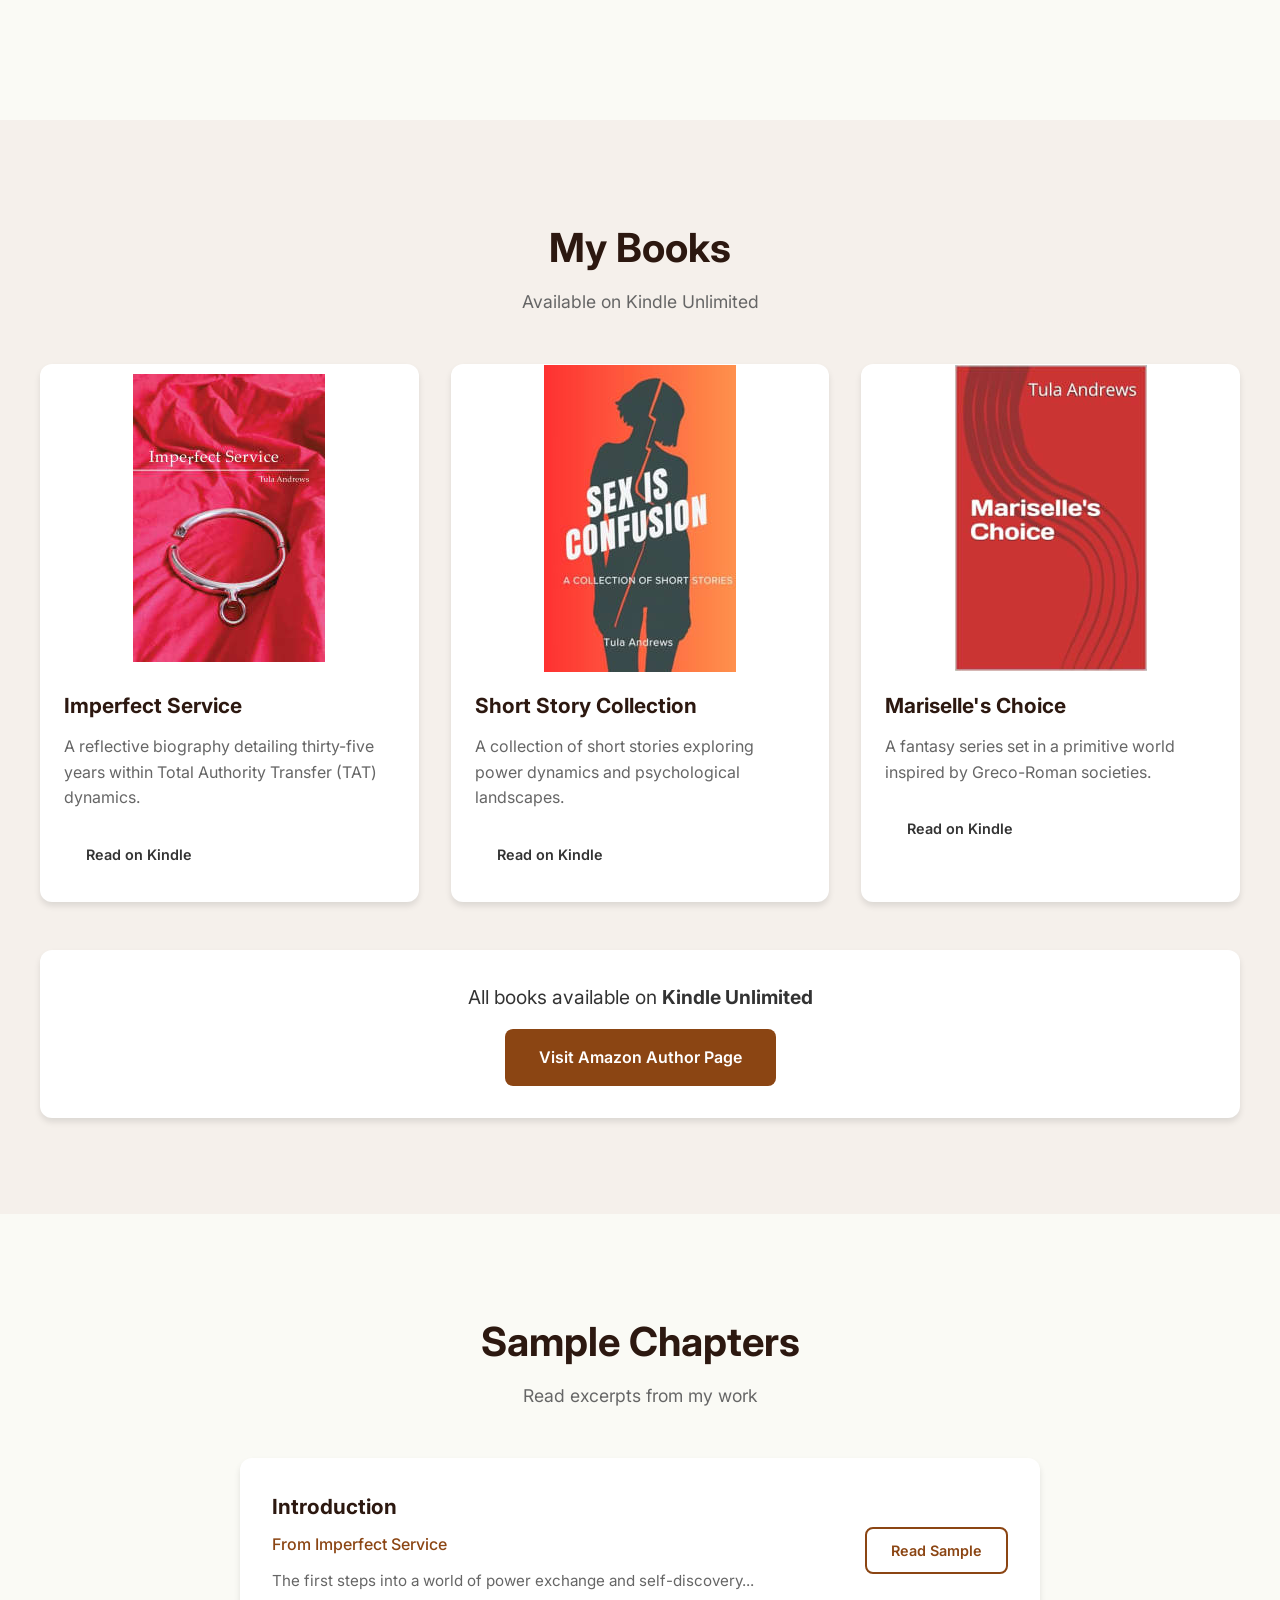
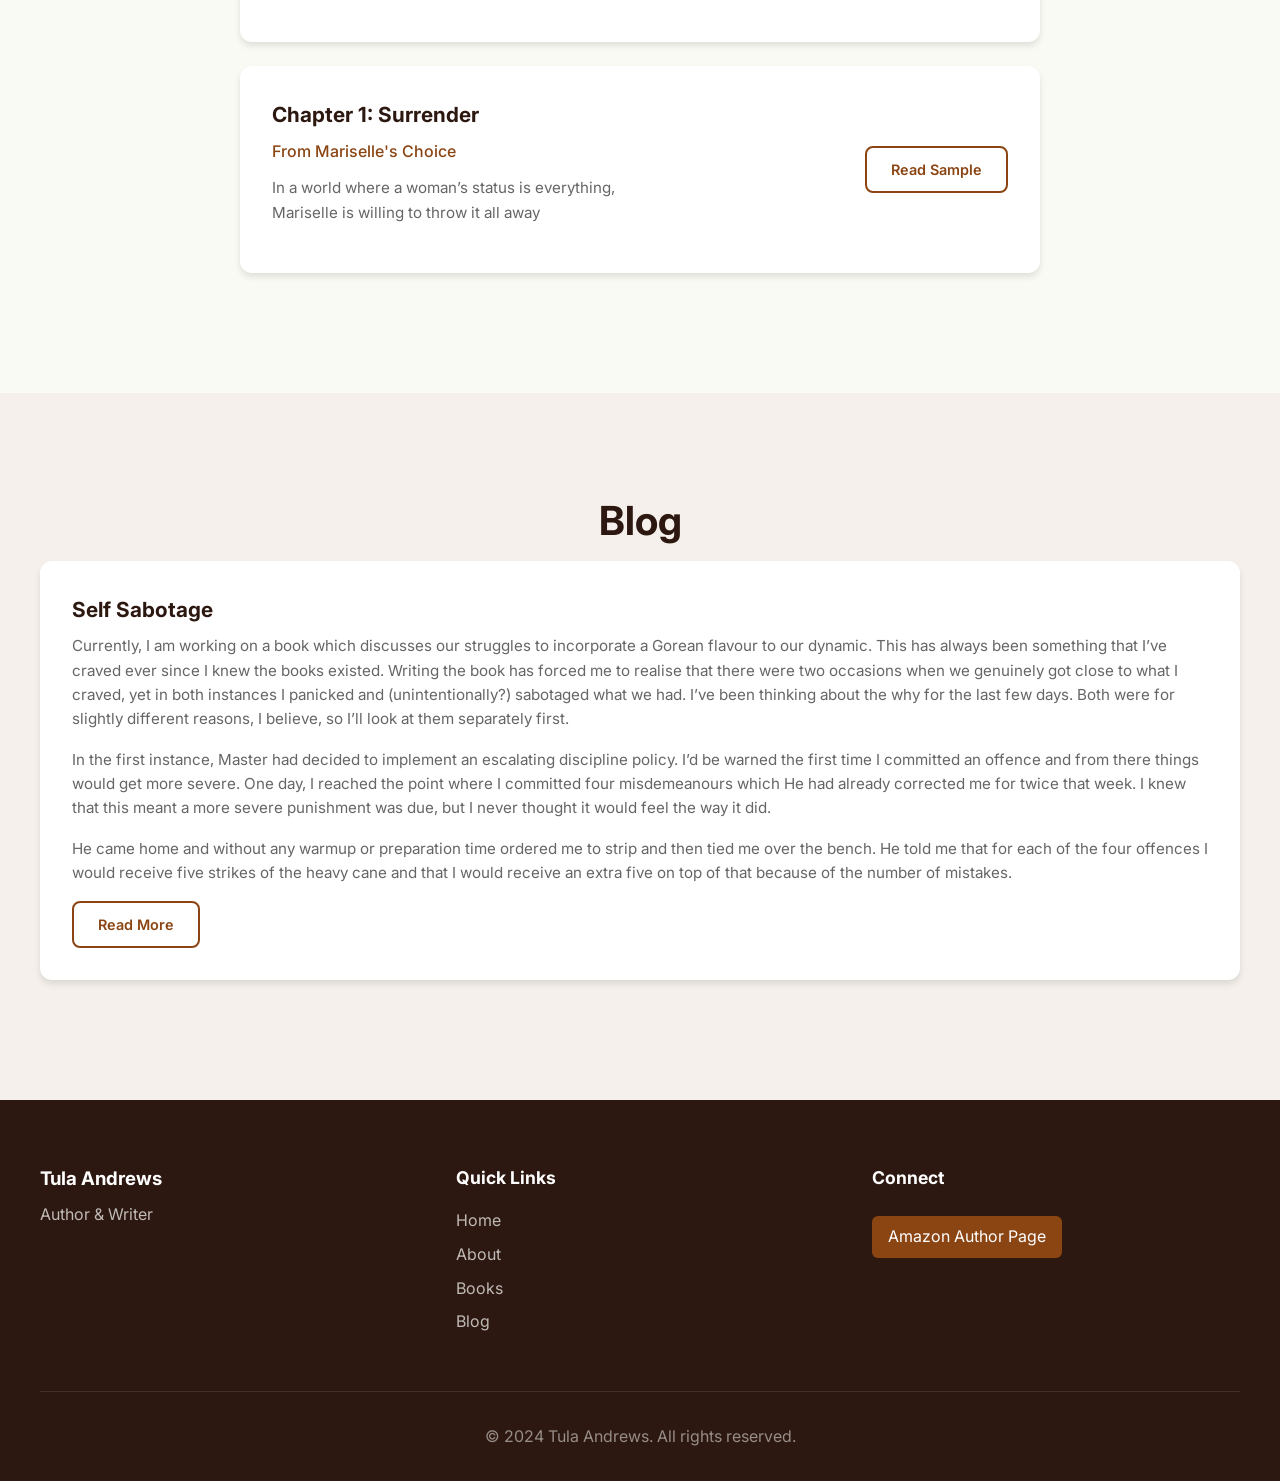
==== commit 539ce5ee: "newweb new website" ====
--- a/index.html
+++ b/index.html
@@ -4,7 +4,7 @@
     <meta charset="UTF-8">
     <meta name="viewport" content="width=device-width, initial-scale=1.0">
     <title>Tula Andrews | Author</title>
-    <link rel="stylesheet" href="styles.css">
+    <link rel="stylesheet" href="css/styles.css">
     <link rel="preconnect" href="https://fonts.googleapis.com">
     <link rel="preconnect" href="https://fonts.gstatic.com" crossorigin>
     <link href="https://fonts.googleapis.com/css2?family=Playfair+Display:wght@400;500;600;700&family=Inter:wght@300;400;500;600&display=swap" rel="stylesheet">
@@ -18,7 +18,7 @@
                 <li><a href="#about" class="nav-link">About</a></li>
                 <li><a href="#books" class="nav-link">Books</a></li>
                 <li><a href="sample-chapters.html" class="nav-link">Sample Chapters</a></li>
-                <li><a href="blogsoon.html" class="nav-link">Blog</a></li>
+                <li><a href="blog.html" class="nav-link">Blog</a></li>
             </ul>
             <button class="nav-toggle" aria-label="Toggle navigation">
                 <span></span>
@@ -52,7 +52,7 @@
                 </div>
                 <div class="about-image">
                     <div class="placeholder-image">
-                        <img src="./authorimage.jpg" alt="Tula Andrews" class="author-photo">
+                        <img src="images/authorimage.jpg" alt="Tula Andrews" class="author-photo">
                     </div>
                 </div>
             </div>
@@ -67,7 +67,7 @@
                 <div class="book-card">
                     <div class="book-cover">
                         <div class="placeholder-cover">
-                            <img src="./imperfectservice.jpg" alt="Imperfect Service" class="book-cover-img">
+                            <img src="images/imperfectservice.jpg" alt="Imperfect Service" class="book-cover-img">
                         </div>
                     </div>
                     <div class="book-info">
@@ -80,7 +80,7 @@
                 <div class="book-card">
                     <div class="book-cover">
                         <div class="placeholder-cover">
-                            <img src="./sexisconfusion.jpg" alt="Sex is Confusion" class="book-cover-img">
+                            <img src="images/sexisconfusion.jpg" alt="Sex is Confusion" class="book-cover-img">
                         </div>
                     </div>
                     <div class="book-info">
@@ -92,7 +92,7 @@
                 <div class="book-card">
                     <div class="book-cover">
                         <div class="placeholder-cover">
-                            <img src="./mariselleschoice.jpg" alt="Mariselle's Choice" class="book-cover-img">
+                            <img src="images/mariselleschoice.jpg" alt="Mariselle's Choice" class="book-cover-img">
                         </div>
                     </div>
                     <div class="book-info">
@@ -139,7 +139,23 @@
     <section id="blog" class="section section-alt">
         <div class="container">
             <h2 class="section-title">Blog</h2>
-            Coming Soon
+             
+             <div class="blog-item">
+                <h3 class="chapter-title">Self Sabotage</h3>
+                        <p class="chapter-excerpt">Currently, I am working on a book which discusses our struggles to incorporate a Gorean flavour to our dynamic. This has always been something that I’ve craved ever since I knew the books existed. Writing the book has forced me to realise that there were two occasions when we genuinely got close to what I craved, yet in both instances I panicked and (unintentionally?) sabotaged what we had. I’ve been thinking about the why for the last few days. Both were for slightly different reasons, I believe, so I’ll look at them separately first.</p>
+
+    <p class="chapter-excerpt">In the first instance, Master had decided to implement an escalating discipline policy. I’d be warned the first time I committed an offence and from there things would get more severe. One day, I reached the point where I committed four misdemeanours which He had already corrected me for twice that week. I knew that this meant a more severe punishment was due, but I never thought it would feel the way it did.</p>
+
+    <p class="chapter-excerpt">He came home and without any warmup or preparation time ordered me to strip and then tied me over the bench. He told me that for each of the four offences I would receive five strikes of the heavy cane and that I would receive an extra five on top of that because of the number of mistakes.</p>
+                      <a href="blogs/selfsabotage.html" class="btn btn-outline">Read More</a>
+                    </div>
+                     
+                    </div>
+                   
+                   
+                
+        </div>
+    </section>
             <!--
             <p class="section-subtitle">Thoughts on writing, life, and creativity</p>
             <div class="blog-grid">
@@ -192,6 +208,6 @@
         </div>
     </footer>
 
-    <script src="script.js"></script>
+    <script src="js/script.js"></script>
 </body>
 </html>
--- a/css/styles.css
+++ b/css/styles.css
@@ -0,0 +1,594 @@
+/* Reset and Base Styles */
+* {
+    margin: 0;
+    padding: 0;
+    box-sizing: border-box;
+}
+
+:root {
+    --primary-color: #8B4513;
+    --primary-dark: #6B3410;
+    --secondary-color: #2C1810;
+    --text-color: #333333;
+    --text-light: #666666;
+    --bg-color: #FAFAF5;
+    --bg-alt: #F5F0EB;
+    --white: #FFFFFF;
+    --border-color: #E0D5CC;
+    --shadow: 0 4px 6px rgba(0, 0, 0, 0.1);
+    --shadow-lg: 0 10px 25px rgba(0, 0, 0, 0.15);
+}
+
+html {
+    scroll-behavior: smooth;
+}
+
+body {
+    font-family: 'Inter', sans-serif;
+    color: var(--text-color);
+    background-color: var(--bg-color);
+    line-height: 1.6;
+}
+
+h1, h2, h3, h4 {
+    font-family: 'Inter', sans-serif;
+    color: var(--secondary-color);
+}
+
+a {
+    text-decoration: none;
+    color: inherit;
+    transition: color 0.3s ease;
+}
+
+/* Navigation */
+.navbar {
+    background-color: var(--white);
+    box-shadow: var(--shadow);
+    position: fixed;
+    top: 0;
+    width: 100%;
+    z-index: 1000;
+}
+
+.nav-container {
+    max-width: 1200px;
+    margin: 0 auto;
+    padding: 1rem 2rem;
+    display: flex;
+    justify-content: space-between;
+    align-items: center;
+}
+
+.nav-logo {
+    font-family: 'Playfair Display', serif;
+    font-size: 1.5rem;
+    font-weight: 600;
+    color: var(--primary-color);
+}
+
+.nav-menu {
+    display: flex;
+    list-style: none;
+    gap: 2rem;
+}
+
+.nav-link {
+    color: var(--text-color);
+    font-weight: 500;
+    position: relative;
+}
+
+.nav-link:hover {
+    color: var(--primary-color);
+}
+
+.nav-link::after {
+    content: '';
+    position: absolute;
+    bottom: -4px;
+    left: 0;
+    width: 0;
+    height: 2px;
+    background-color: var(--primary-color);
+    transition: width 0.3s ease;
+}
+
+.nav-link:hover::after {
+    width: 100%;
+}
+
+.nav-toggle {
+    display: none;
+    flex-direction: column;
+    gap: 4px;
+    background: none;
+    border: none;
+    cursor: pointer;
+    padding: 0.5rem;
+}
+
+.nav-toggle span {
+    width: 25px;
+    height: 3px;
+    background-color: var(--text-color);
+    transition: all 0.3s ease;
+}
+
+/* Hero Section */
+.hero {
+    min-height: 100vh;
+    display: flex;
+    align-items: center;
+    justify-content: center;
+    text-align: center;
+    padding: 8rem 2rem 4rem;
+    position: relative;
+    background: linear-gradient(135deg, var(--bg-color) 0%, var(--bg-alt) 100%);
+}
+
+.hero-background {
+    position: absolute;
+    top: 0;
+    left: 0;
+    width: 100%;
+    height: 100%;
+    background: radial-gradient(circle at 20% 50%, rgba(139, 69, 19, 0.05) 0%, transparent 50%),
+                radial-gradient(circle at 80% 50%, rgba(139, 69, 19, 0.05) 0%, transparent 50%);
+    pointer-events: none;
+}
+
+.hero-content {
+    max-width: 800px;
+    position: relative;
+    z-index: 1;
+}
+
+.hero h1 {
+    font-size: 4rem;
+    font-weight: 700;
+    margin-bottom: 1rem;
+    color: var(--secondary-color);
+}
+
+.hero-subtitle {
+    font-size: 1.5rem;
+    color: var(--primary-color);
+    margin-bottom: 1.5rem;
+    font-weight: 500;
+}
+
+.hero-description {
+    font-size: 1.1rem;
+    color: var(--text-light);
+    margin-bottom: 2.5rem;
+    max-width: 600px;
+    margin-left: auto;
+    margin-right: auto;
+}
+
+.hero-buttons {
+    display: flex;
+    gap: 1rem;
+    justify-content: center;
+    flex-wrap: wrap;
+}
+
+/* Buttons */
+.btn {
+    display: inline-block;
+    padding: 0.875rem 2rem;
+    border-radius: 8px;
+    font-weight: 600;
+    font-size: 1rem;
+    cursor: pointer;
+    transition: all 0.3s ease;
+    border: 2px solid transparent;
+}
+
+.btn-primary {
+    background-color: var(--primary-color);
+    color: var(--white);
+}
+
+.btn-primary:hover {
+    background-color: var(--primary-dark);
+    transform: translateY(-2px);
+    box-shadow: var(--shadow-lg);
+}
+
+.btn-secondary {
+    background-color: transparent;
+    color: var(--primary-color);
+    border-color: var(--primary-color);
+}
+
+.btn-secondary:hover {
+    background-color: var(--primary-color);
+    color: var(--white);
+    transform: translateY(-2px);
+}
+
+.btn-outline {
+    background-color: transparent;
+    color: var(--primary-color);
+    border-color: var(--primary-color);
+    padding: 0.625rem 1.5rem;
+    font-size: 0.9rem;
+}
+
+.btn-outline:hover {
+    background-color: var(--primary-color);
+    color: var(--white);
+}
+
+.btn-small {
+    padding: 0.625rem 1.25rem;
+    font-size: 0.9rem;
+}
+
+.btn-disabled {
+    background-color: var(--border-color);
+    color: var(--text-light);
+    cursor: not-allowed;
+    pointer-events: none;
+}
+
+/* Sections */
+.section {
+    padding: 6rem 2rem;
+}
+
+.section-alt {
+    background-color: var(--bg-alt);
+}
+
+.container {
+    max-width: 1200px;
+    margin: 0 auto;
+}
+
+.section-title {
+    font-size: 2.5rem;
+    text-align: center;
+    margin-bottom: 0.5rem;
+}
+
+.section-subtitle {
+    text-align: center;
+    color: var(--text-light);
+    font-size: 1.1rem;
+    margin-bottom: 3rem;
+}
+
+/* About Section */
+.about-content {
+    display: grid;
+    grid-template-columns: 1fr 1fr;
+    gap: 4rem;
+    align-items: center;
+    max-width: 1000px;
+    margin: 0 auto;
+}
+
+.about-text p {
+    margin-bottom: 1.5rem;
+    font-size: 1.05rem;
+    line-height: 1.8;
+}
+
+.about-image {
+    display: flex;
+    justify-content: center;
+}
+
+.placeholder-image {
+    width: 300px;
+    height: 400px;
+    background: linear-gradient(135deg, var(--border-color) 0%, var(--bg-alt) 100%);
+    border-radius: 12px;
+    display: flex;
+    align-items: center;
+    justify-content: center;
+    color: var(--text-light);
+    font-size: 1.1rem;
+    font-weight: 500;
+    box-shadow: var(--shadow-lg);
+}
+
+/* Books Section */
+.books-grid {
+    display: grid;
+    grid-template-columns: repeat(auto-fit, minmax(300px, 1fr));
+    gap: 2rem;
+    margin-bottom: 3rem;
+}
+
+.book-card {
+    background-color: var(--white);
+    border-radius: 12px;
+    overflow: hidden;
+    box-shadow: var(--shadow);
+    transition: transform 0.3s ease, box-shadow 0.3s ease;
+}
+
+.book-card:hover {
+    transform: translateY(-8px);
+    box-shadow: var(--shadow-lg);
+}
+
+.book-cover {
+    margin-top: 1rem;
+    height: 285px;
+    background: linear-gradient(135deg, var(--primary-color) 0%, var(--primary-ligh) 100%);
+    display: flex;
+    align-items: center;
+    justify-content: center;
+}
+
+.placeholder-cover {
+    color: var(--white);
+    font-size: 1.2rem;
+    font-weight: 600;
+}
+
+.book-info {
+    padding: 1.5rem;
+}
+
+.book-title {
+    font-size: 1.3rem;
+    margin-bottom: 0.75rem;
+}
+
+.book-description {
+    color: var(--text-light);
+    margin-bottom: 1.25rem;
+    line-height: 1.6;
+}
+
+.kindle-banner {
+    text-align: center;
+    padding: 2rem;
+    background-color: var(--white);
+    border-radius: 12px;
+    box-shadow: var(--shadow);
+    margin-top: 3rem;
+}
+
+.kindle-banner p {
+    font-size: 1.2rem;
+    margin-bottom: 1rem;
+}
+
+/* Sample Chapters */
+.chapters-list {
+    max-width: 800px;
+    margin: 0 auto;
+}
+.chapter-text {
+    margin-top:1rem;
+}
+
+.chapter-item {
+    display: flex;
+    justify-content: space-between;
+    align-items: center;
+    padding: 2rem;
+    background-color: var(--white);
+    border-radius: 12px;
+    margin-bottom: 1.5rem;
+    box-shadow: var(--shadow);
+    transition: transform 0.3s ease;
+}
+
+.chapter-item:hover {
+    transform: translateX(8px);
+}
+
+.chapter-title {
+    font-size: 1.3rem;
+    margin-bottom: 0.5rem;
+}
+
+.chapter-book {
+    color: var(--primary-color);
+    font-weight: 500;
+    margin-bottom: 0.75rem;
+}
+
+.chapter-excerpt {
+    color: var(--text-light);
+    font-size: 0.95rem;
+    line-height: 1.6;
+    margin-bottom: 1rem;
+}
+
+/* Blog Section */
+.blog-grid {
+    display: grid;
+    grid-template-columns: repeat(auto-fit, minmax(300px, 1fr));
+    gap: 2rem;
+}
+
+.blog-card {
+    background-color: var(--white);
+    border-radius: 12px;
+    padding: 2rem;
+    box-shadow: var(--shadow);
+    transition: transform 0.3s ease, box-shadow 0.3s ease;
+}
+
+.blog-card:hover {
+    transform: translateY(-8px);
+    box-shadow: var(--shadow-lg);
+}
+
+.blog-date {
+    color: var(--primary-color);
+    font-size: 0.85rem;
+    font-weight: 600;
+    text-transform: uppercase;
+    letter-spacing: 0.5px;
+    margin-bottom: 0.75rem;
+}
+
+.blog-title {
+    font-size: 1.3rem;
+    margin-bottom: 0.75rem;
+}
+
+.blog-excerpt {
+    color: var(--text-light);
+    margin-bottom: 1.25rem;
+    line-height: 1.6;
+}
+
+.blog-link {
+    color: var(--primary-color);
+    font-weight: 600;
+    transition: color 0.3s ease;
+}
+
+.blog-link:hover {
+    color: var(--primary-dark);
+}
+.blog-item {
+    /*display: flex;
+    /*justify-content: space-between;*/
+    align-items: center;
+    padding: 2rem;
+    background-color: var(--white);
+    border-radius: 12px;
+    margin-bottom: 1.5rem;
+    box-shadow: var(--shadow);
+    transition: transform 0.3s ease;
+}
+
+.chapter-item:hover {
+    transform: translateX(8px);
+}
+/* Footer */
+.footer {
+    background-color: var(--secondary-color);
+    color: var(--white);
+    padding: 4rem 2rem 2rem;
+}
+
+.footer-content {
+    display: grid;
+    grid-template-columns: repeat(auto-fit, minmax(200px, 1fr));
+    gap: 3rem;
+    margin-bottom: 3rem;
+}
+
+.footer-section h3 {
+    color: var(--white);
+    margin-bottom: 0.5rem;
+}
+
+.footer-section h4 {
+    color: var(--white);
+    margin-bottom: 1rem;
+    font-size: 1.1rem;
+}
+
+.footer-section p {
+    color: rgba(255, 255, 255, 0.7);
+}
+
+.footer-section ul {
+    list-style: none;
+}
+
+.footer-section ul li {
+    margin-bottom: 0.5rem;
+}
+
+.footer-section a {
+    color: rgba(255, 255, 255, 0.7);
+}
+
+.footer-section a:hover {
+    color: var(--white);
+}
+
+.footer-link {
+    display: inline-block;
+    color: var(--white) !important;
+    background-color: var(--primary-color);
+    padding: 0.5rem 1rem;
+    border-radius: 6px;
+    margin-top: 0.5rem;
+}
+
+.footer-bottom {
+    text-align: center;
+    padding-top: 2rem;
+    border-top: 1px solid rgba(255, 255, 255, 0.1);
+    color: rgba(255, 255, 255, 0.5);
+}
+
+/* Responsive Design */
+@media (max-width: 768px) {
+    .nav-menu {
+        position: fixed;
+        top: 70px;
+        left: -100%;
+        flex-direction: column;
+        background-color: var(--white);
+        width: 100%;
+        padding: 2rem;
+        box-shadow: var(--shadow);
+        transition: left 0.3s ease;
+    }
+
+    .nav-menu.active {
+        left: 0;
+    }
+
+    .nav-toggle {
+        display: flex;
+    }
+
+    .hero h1 {
+        font-size: 2.5rem;
+    }
+
+    .hero-subtitle {
+        font-size: 1.2rem;
+    }
+
+    .about-content {
+        grid-template-columns: 1fr;
+        gap: 2rem;
+    }
+
+    .chapter-item {
+        flex-direction: column;
+        text-align: center;
+        gap: 1rem;
+    }
+
+    .footer-content {
+        grid-template-columns: 1fr;
+    }
+}
+
+@media (max-width: 480px) {
+    .hero h1 {
+        font-size: 2rem;
+    }
+
+    .section-title {
+        font-size: 2rem;
+    }
+
+    .hero-buttons {
+        flex-direction: column;
+    }
+
+    .btn {
+        width: 100%;
+    }
+}
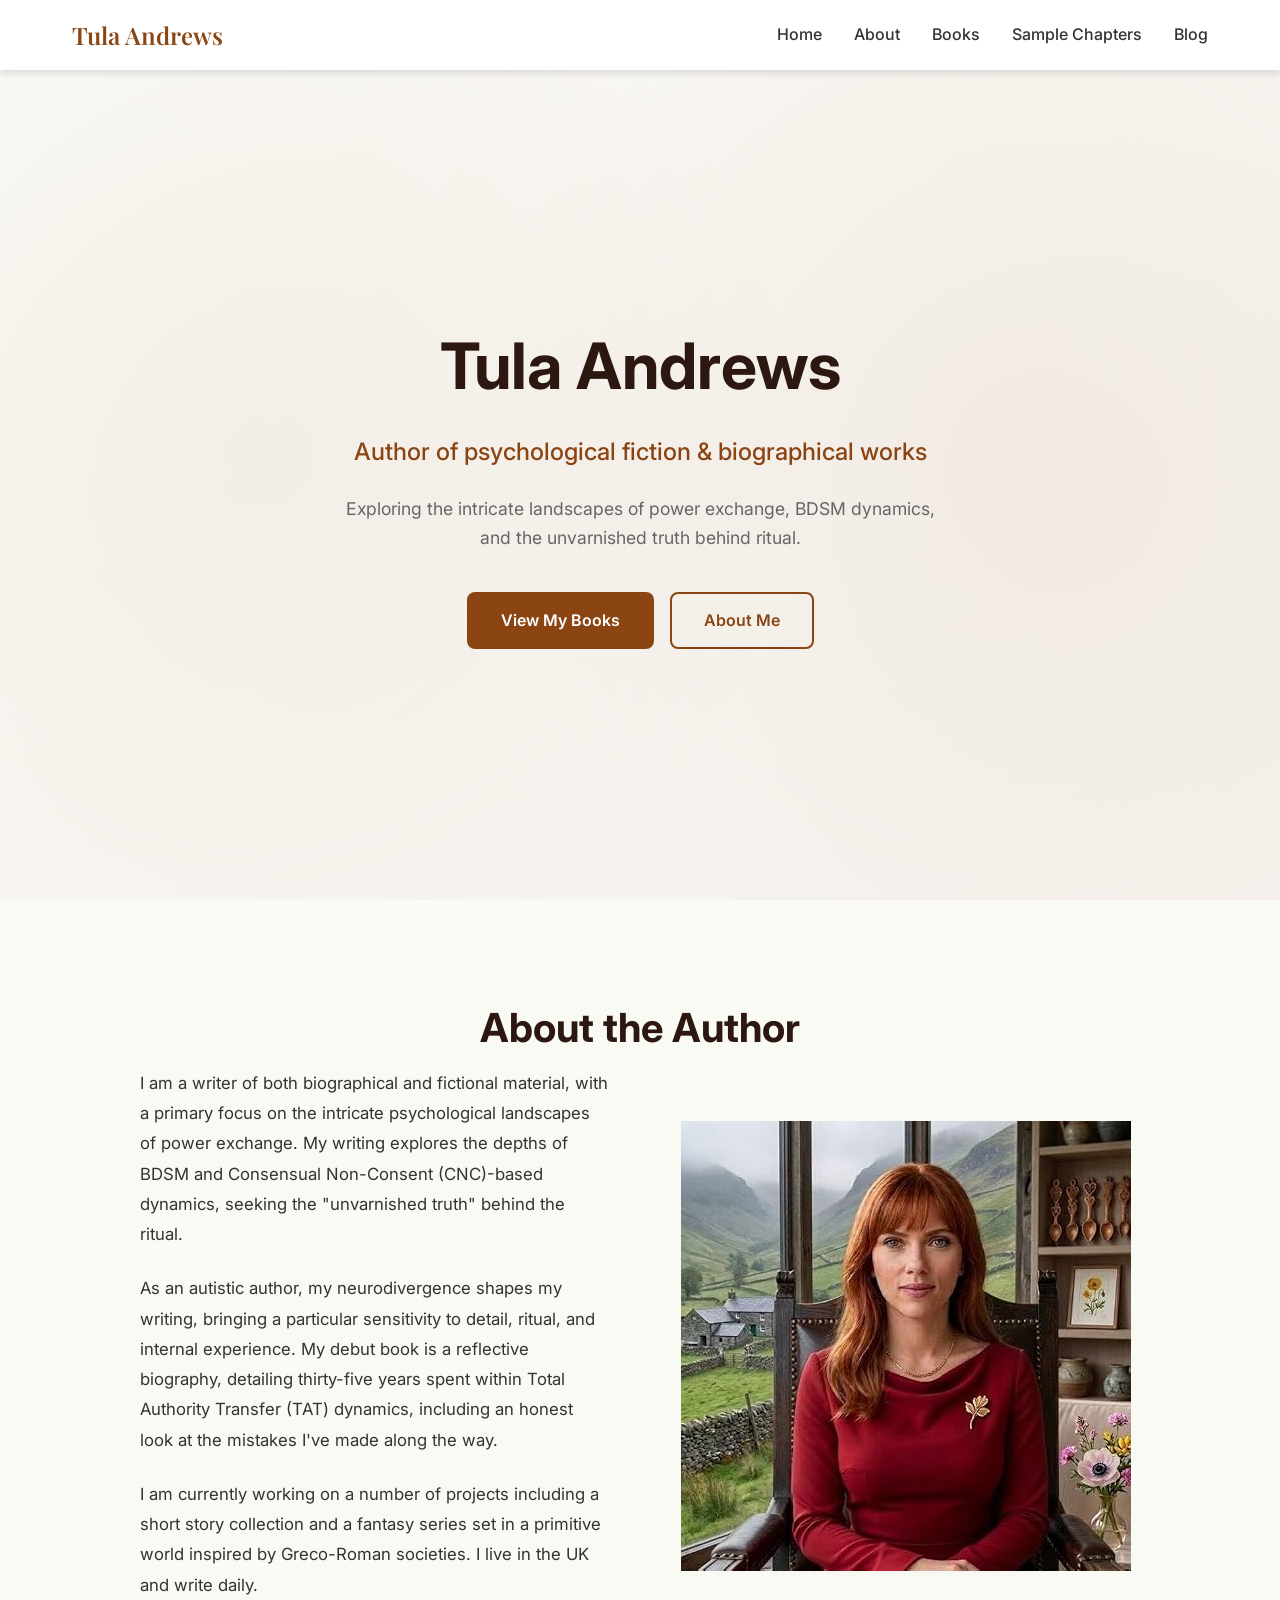
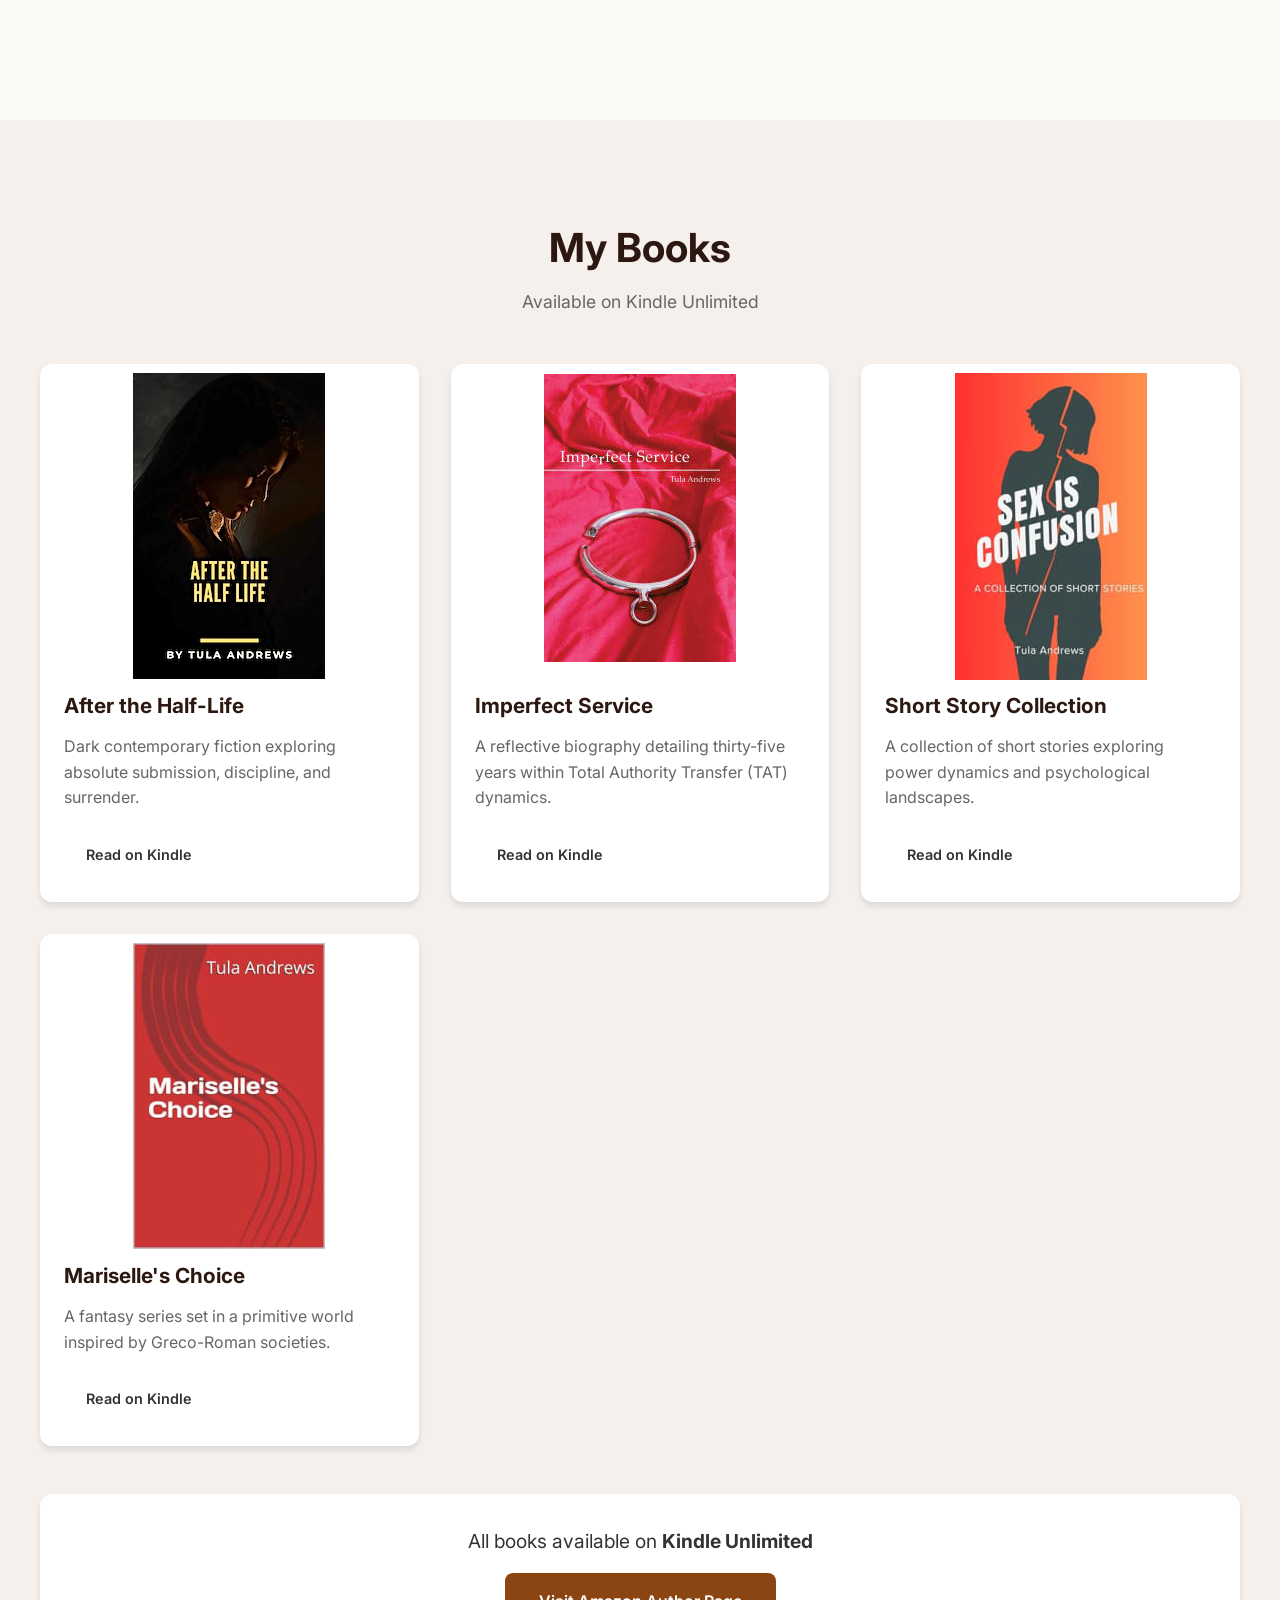
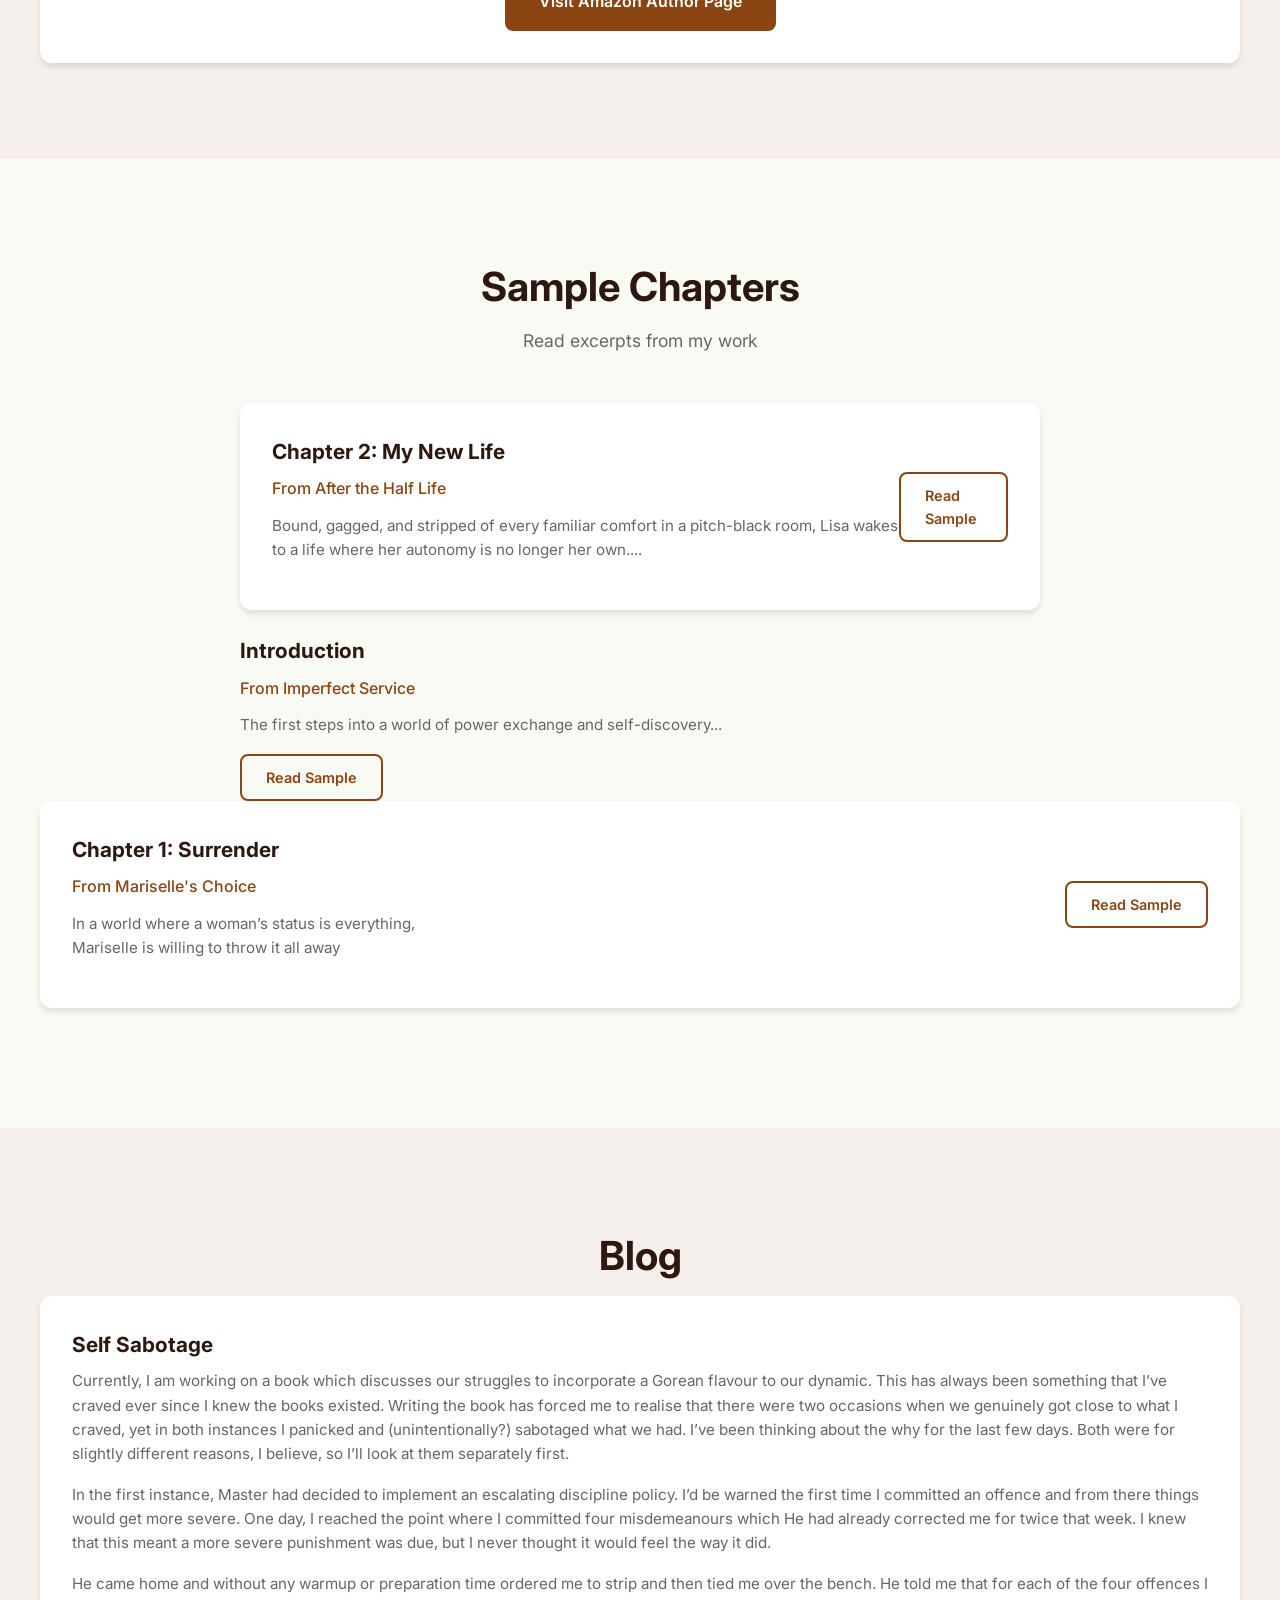
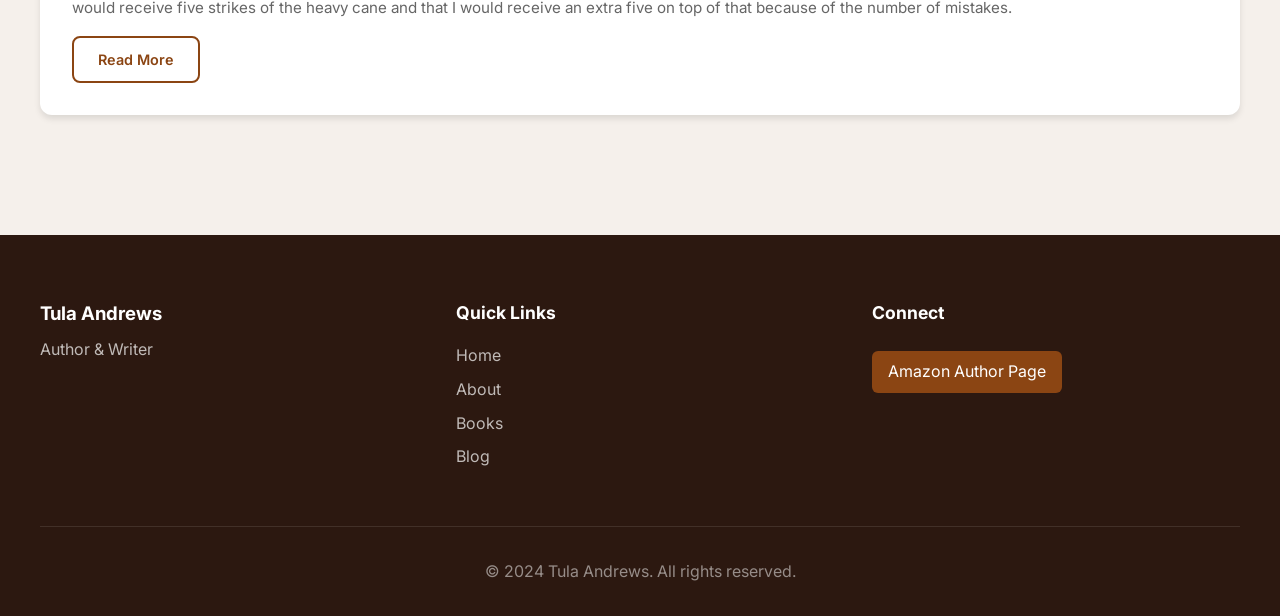
==== commit 21a09185: "updatefornewbook" ====
--- a/index.html
+++ b/index.html
@@ -67,6 +67,19 @@
                 <div class="book-card">
                     <div class="book-cover">
                         <div class="placeholder-cover">
+                            <img src="images/afterthehalflife.jpg" alt="After the Half-Life" class="book-cover-img">
+                        </div>
+                    </div>
+                    <div class="book-info">
+                        <h3 class="book-title">After the Half-Life</h3>
+                        <p class="book-description">Dark contemporary fiction exploring absolute submission, discipline, and surrender.</p>
+                        <a href="https://mybook.to/afterthehalflife" target="_blank" class="btn btn-small">Read on Kindle</a>
+                    
+                    </div>
+                    </div>
+                <div class="book-card">
+                    <div class="book-cover">
+                        <div class="placeholder-coverno">
                             <img src="images/imperfectservice.jpg" alt="Imperfect Service" class="book-cover-img">
                         </div>
                     </div>
@@ -116,11 +129,19 @@
             <div class="chapters-list">
                 <div class="chapter-item">
                     <div class="chapter-info">
+                        <h3 class="chapter-title">Chapter 2: My New Life</h3>
+                        <p class="chapter-book">From After the Half Life</p>
+                        <p class="chapter-excerpt">Bound, gagged, and stripped of every familiar comfort in a pitch-black room, 
+                            Lisa wakes to a life where her autonomy is no longer her own....</p>
+                    </div>
+                    <a href="samples/sample3.html" class="btn btn-outline">Read Sample</a>
+                </div>
+                    <div class="chapter-info">
                         <h3 class="chapter-title">Introduction</h3>
                         <p class="chapter-book">From Imperfect Service</p>
                         <p class="chapter-excerpt">The first steps into a world of power exchange and self-discovery...</p>
                     </div>
-                    <a href="sample1.html" class="btn btn-outline">Read Sample</a>
+                    <a href="samples/sample1.html" class="btn btn-outline">Read Sample</a>
                 </div>
                     <div class="chapter-item">
                     <div class="chapter-info">
@@ -129,7 +150,7 @@
                         <p class="chapter-excerpt">In a world where a woman’s status is everything, <br />
                             Mariselle is willing to throw it all away</p>
                     </div>
-                    <a href="sample2.html" class="btn btn-outline">Read Sample</a>
+                    <a href="samples/sample2.html" class="btn btn-outline">Read Sample</a>
                 </div>
                
             
--- a/css/styles.css
+++ b/css/styles.css
@@ -327,6 +327,13 @@
 }
 
 .placeholder-cover {
+    margin-top: 1rem;
+    color: var(--white);
+    font-size: 1.2rem;
+    font-weight: 600;
+}
+.placeholder-coverno {
+
     color: var(--white);
     font-size: 1.2rem;
     font-weight: 600;
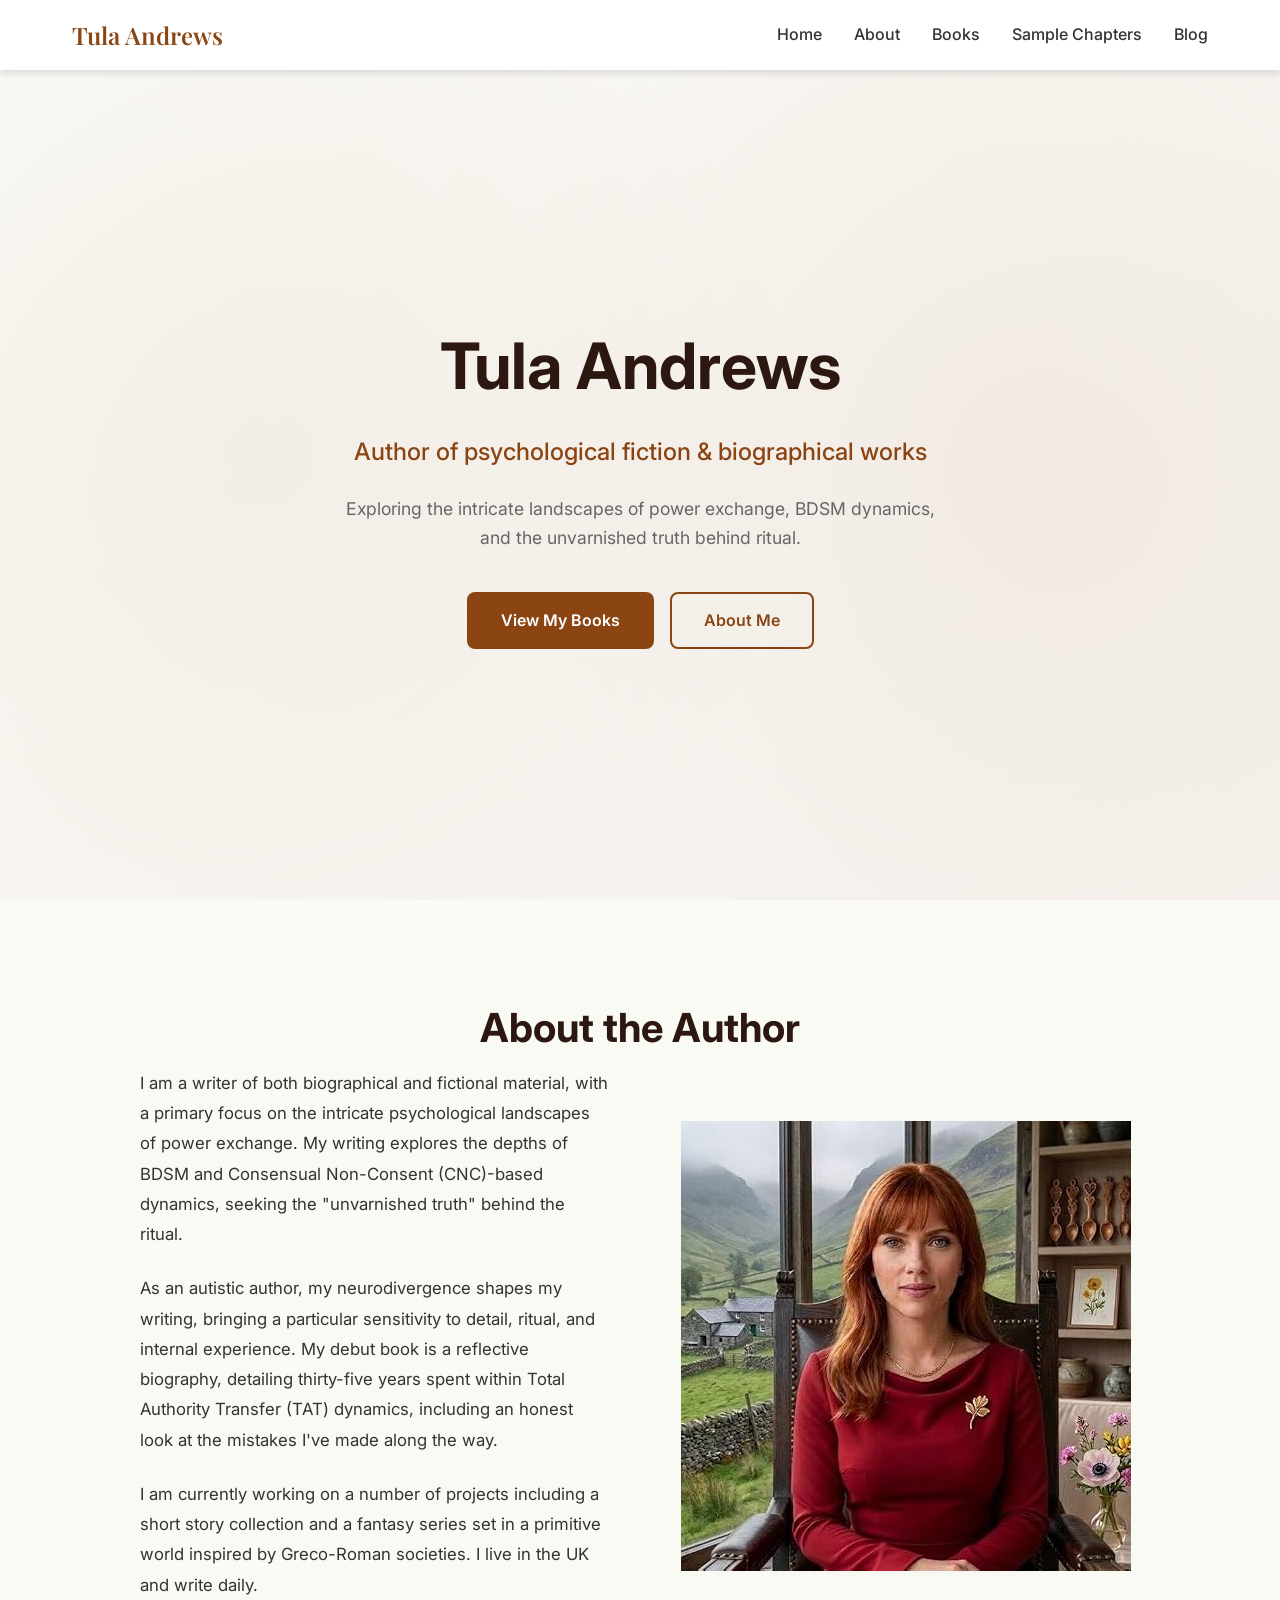
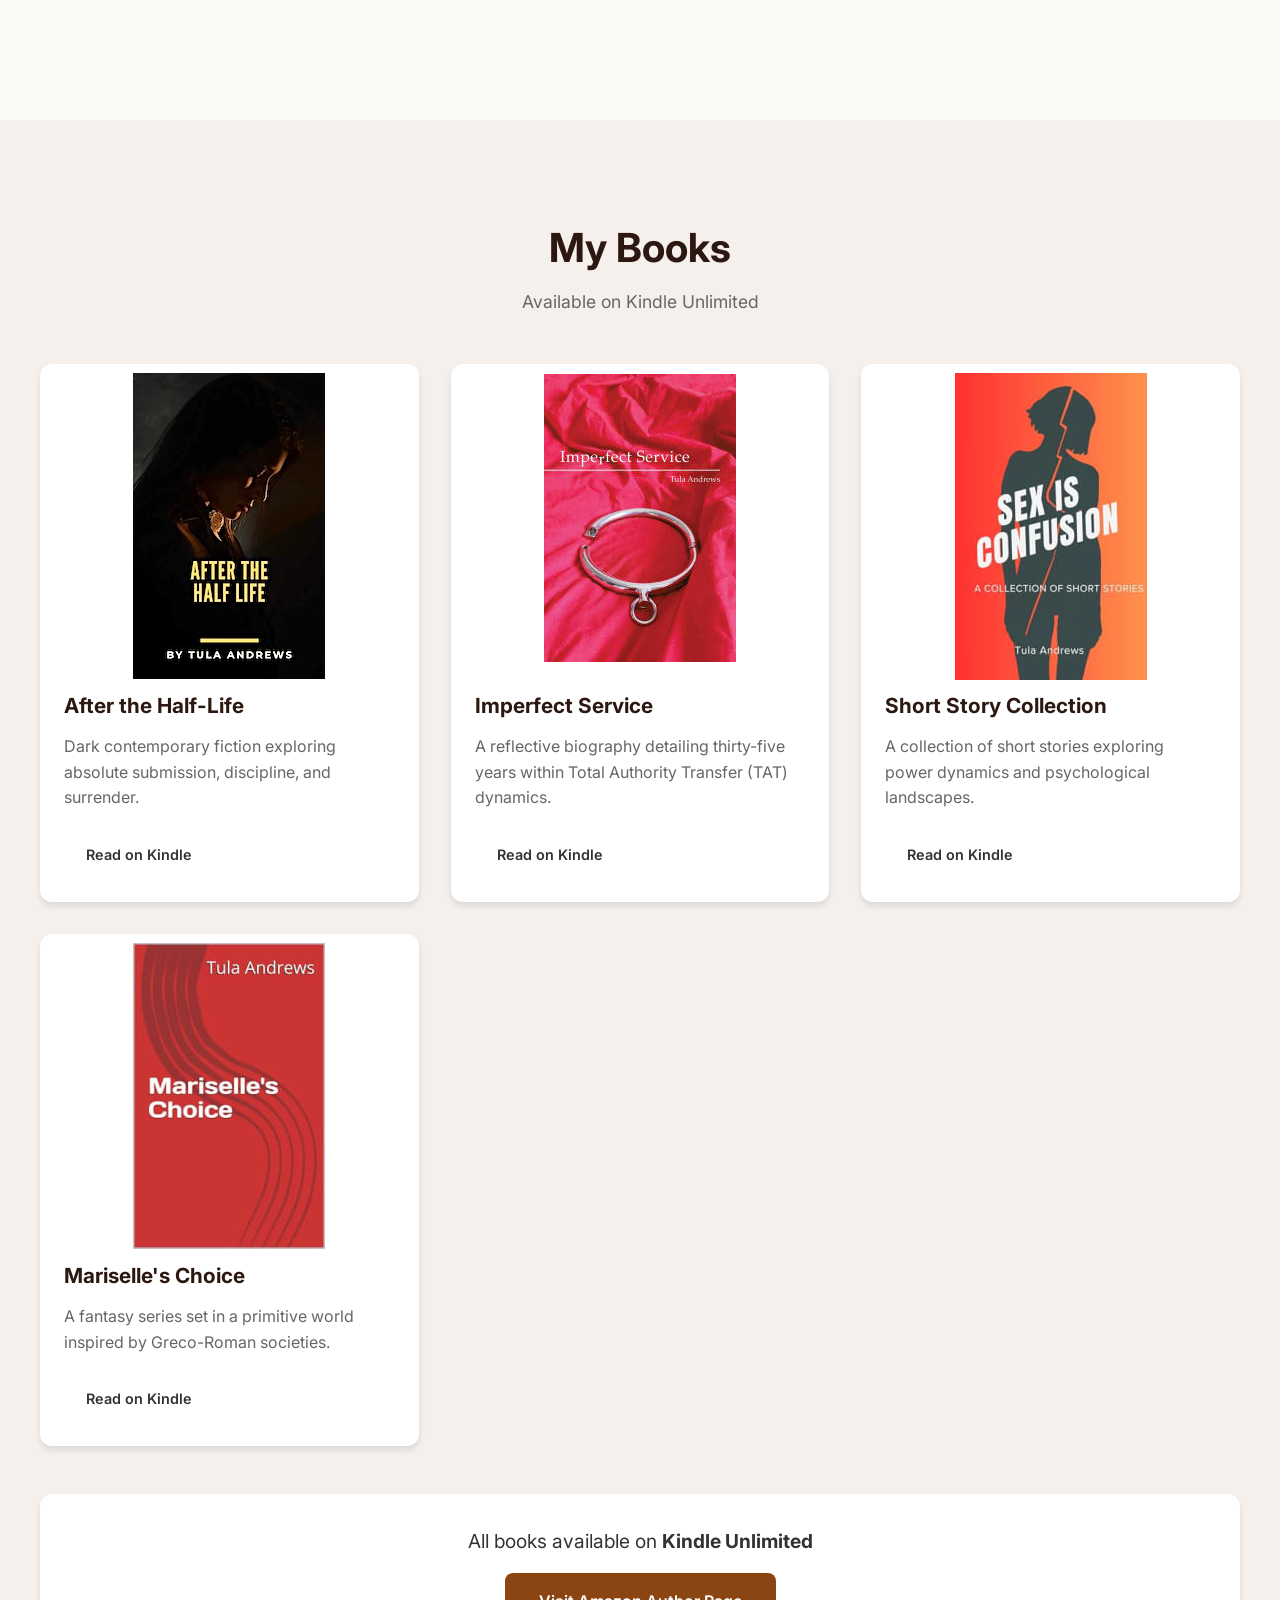
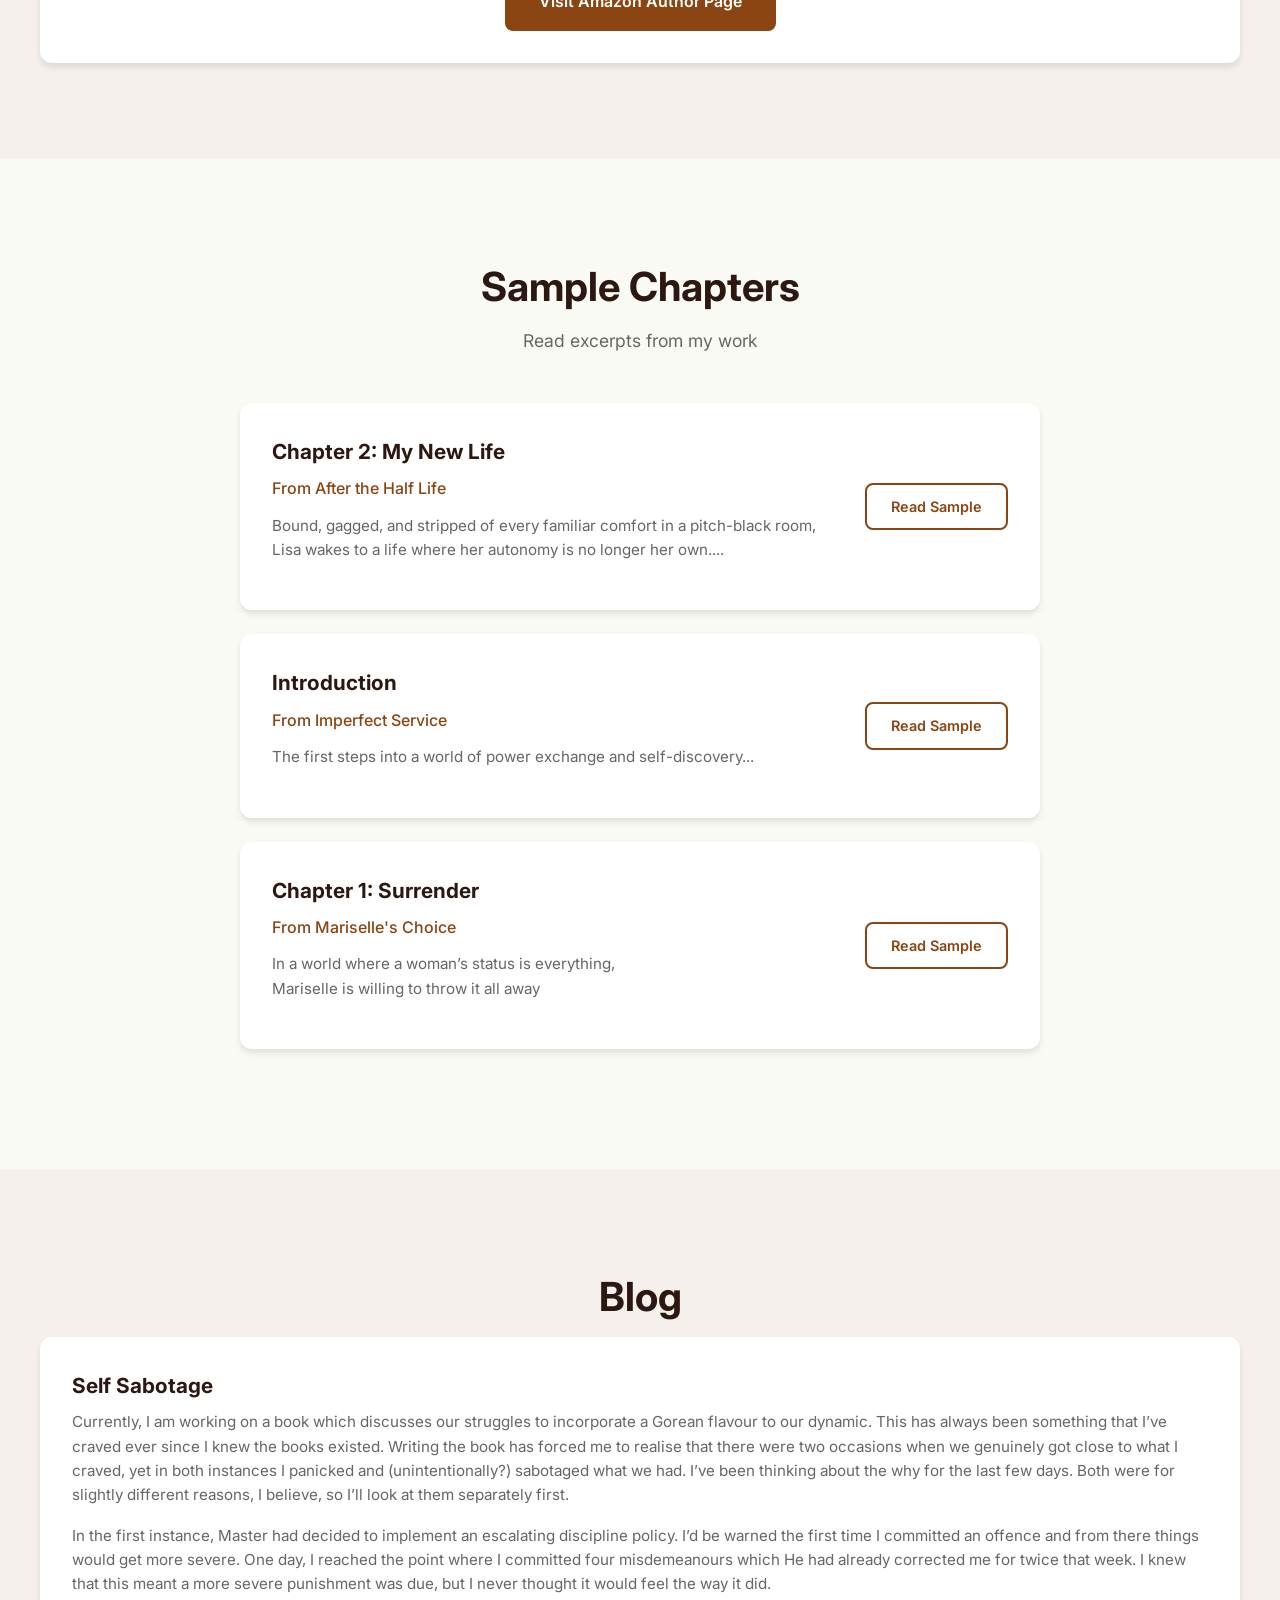
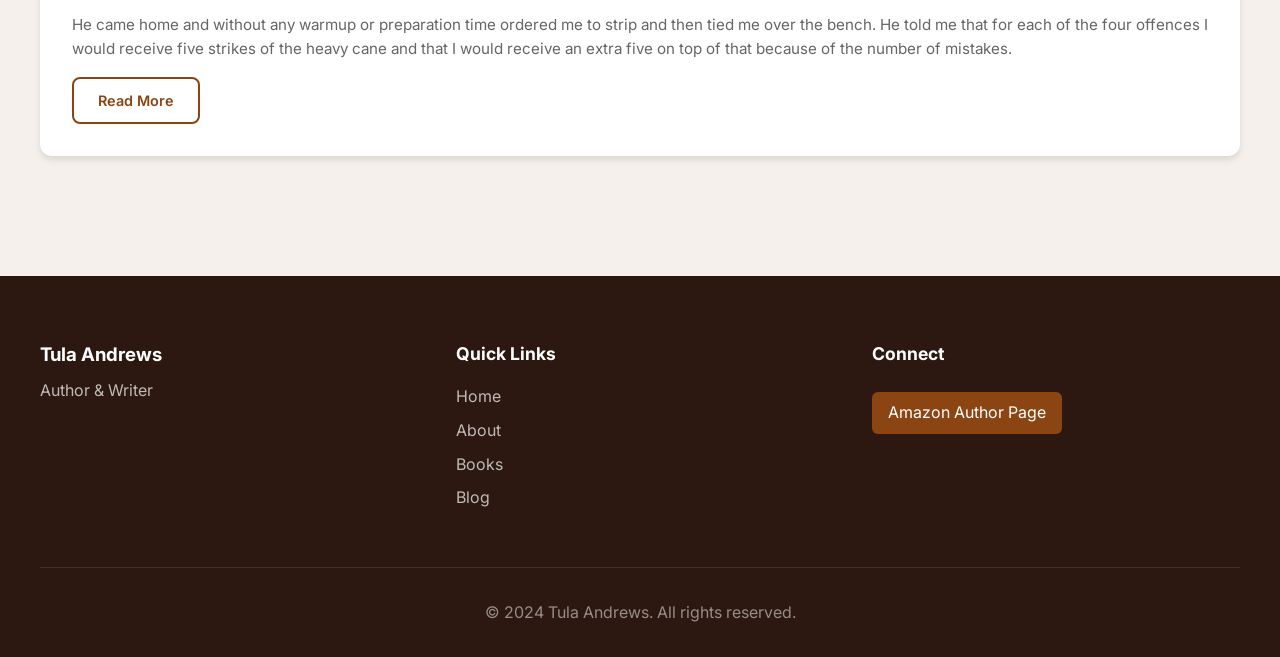
==== commit bf441d70: "new index" ====
--- a/index.html
+++ b/index.html
@@ -131,11 +131,12 @@
                     <div class="chapter-info">
                         <h3 class="chapter-title">Chapter 2: My New Life</h3>
                         <p class="chapter-book">From After the Half Life</p>
-                        <p class="chapter-excerpt">Bound, gagged, and stripped of every familiar comfort in a pitch-black room, 
+                        <p class="chapter-excerpt">Bound, gagged, and stripped of every familiar comfort in a pitch-black room,<br /> 
                             Lisa wakes to a life where her autonomy is no longer her own....</p>
                     </div>
                     <a href="samples/sample3.html" class="btn btn-outline">Read Sample</a>
                 </div>
+                <div class="chapter-item">
                     <div class="chapter-info">
                         <h3 class="chapter-title">Introduction</h3>
                         <p class="chapter-book">From Imperfect Service</p>
--- a/css/styles.css
+++ b/css/styles.css
@@ -326,6 +326,7 @@
     justify-content: center;
 }
 
+
 .placeholder-cover {
     margin-top: 1rem;
     color: var(--white);
